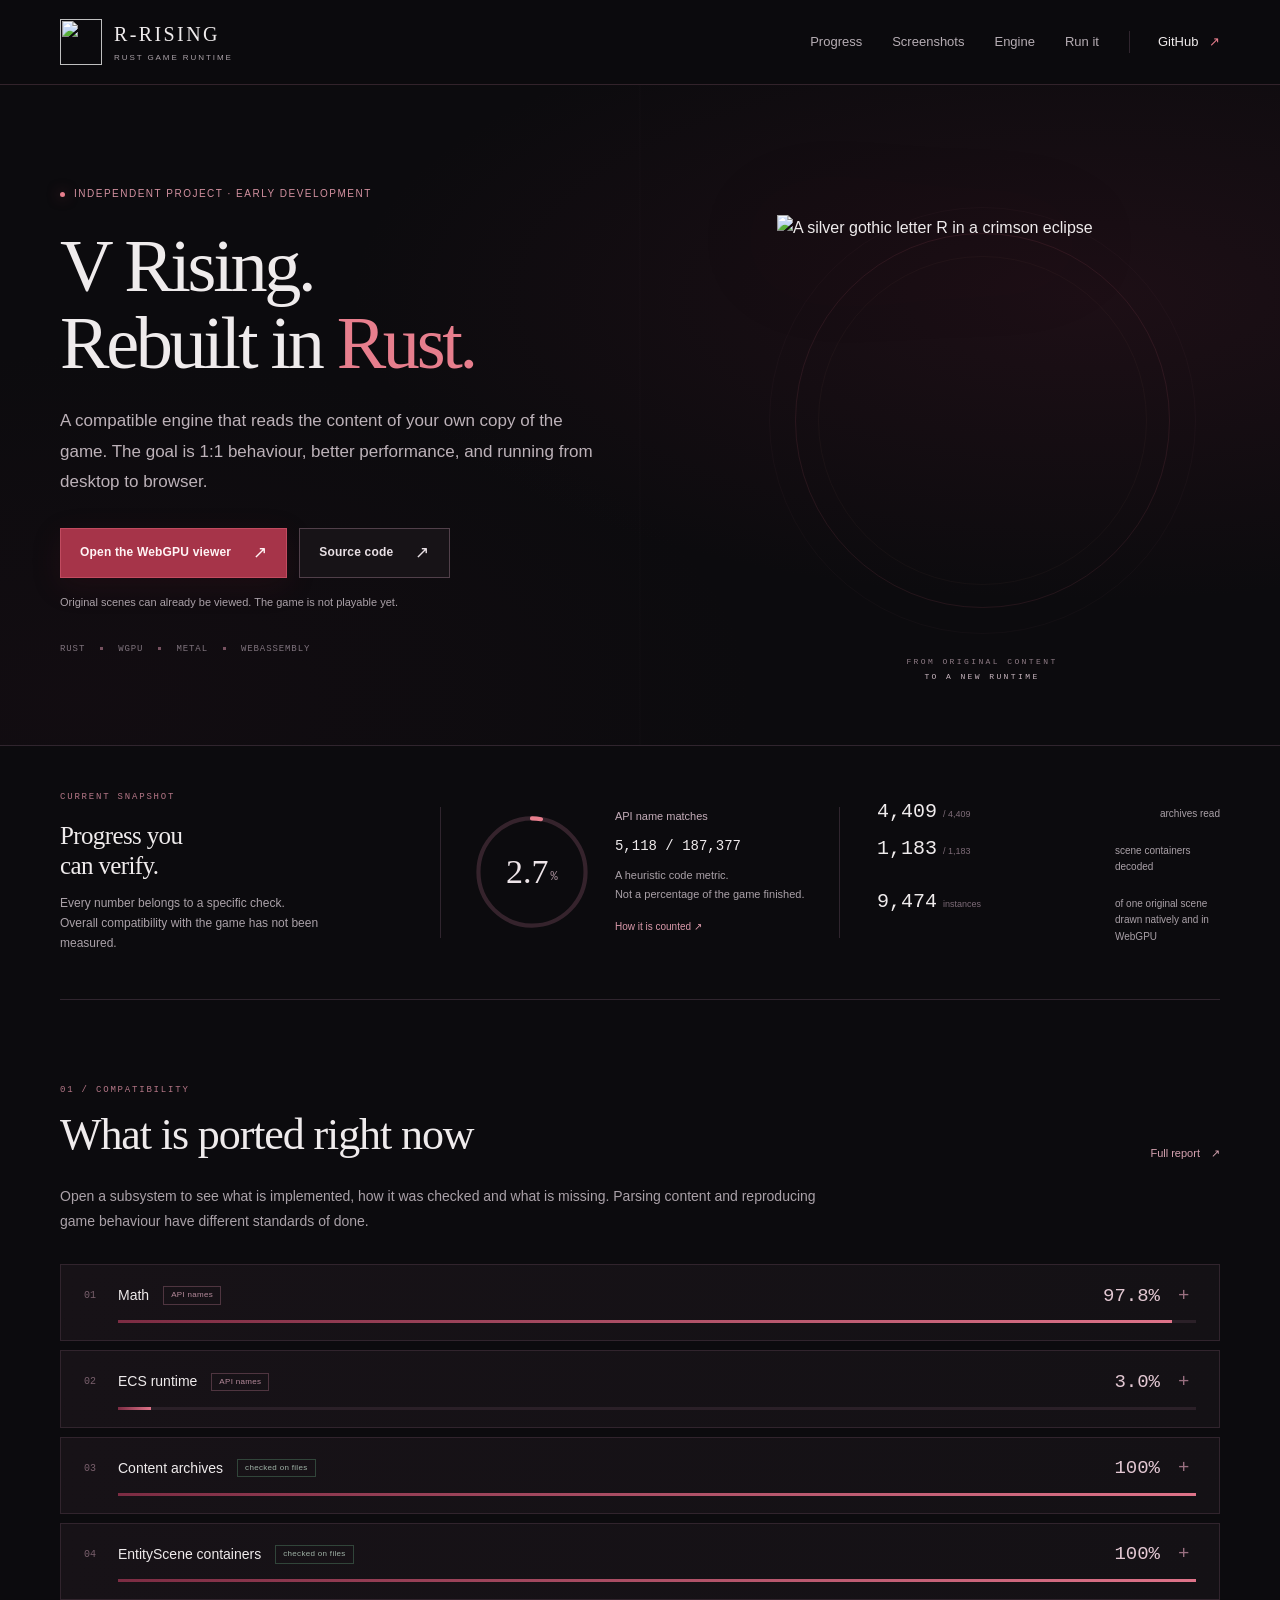
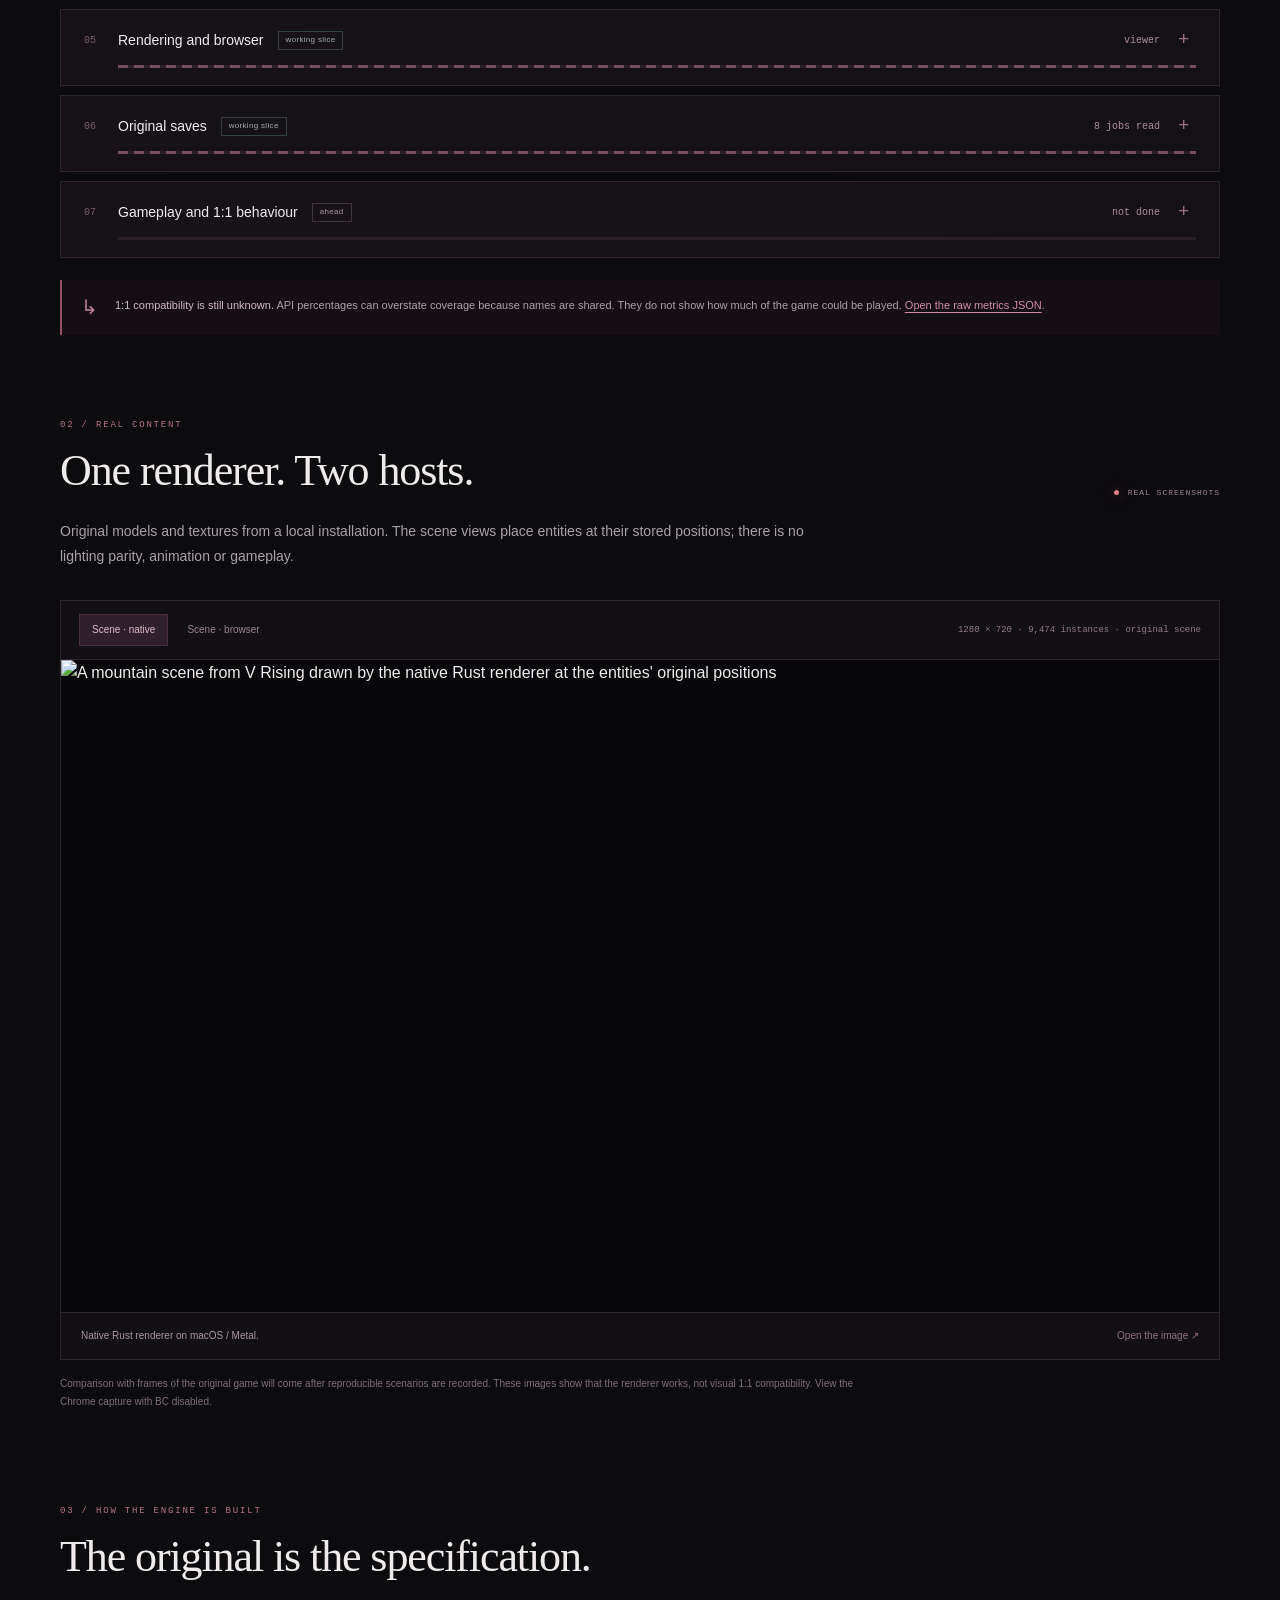
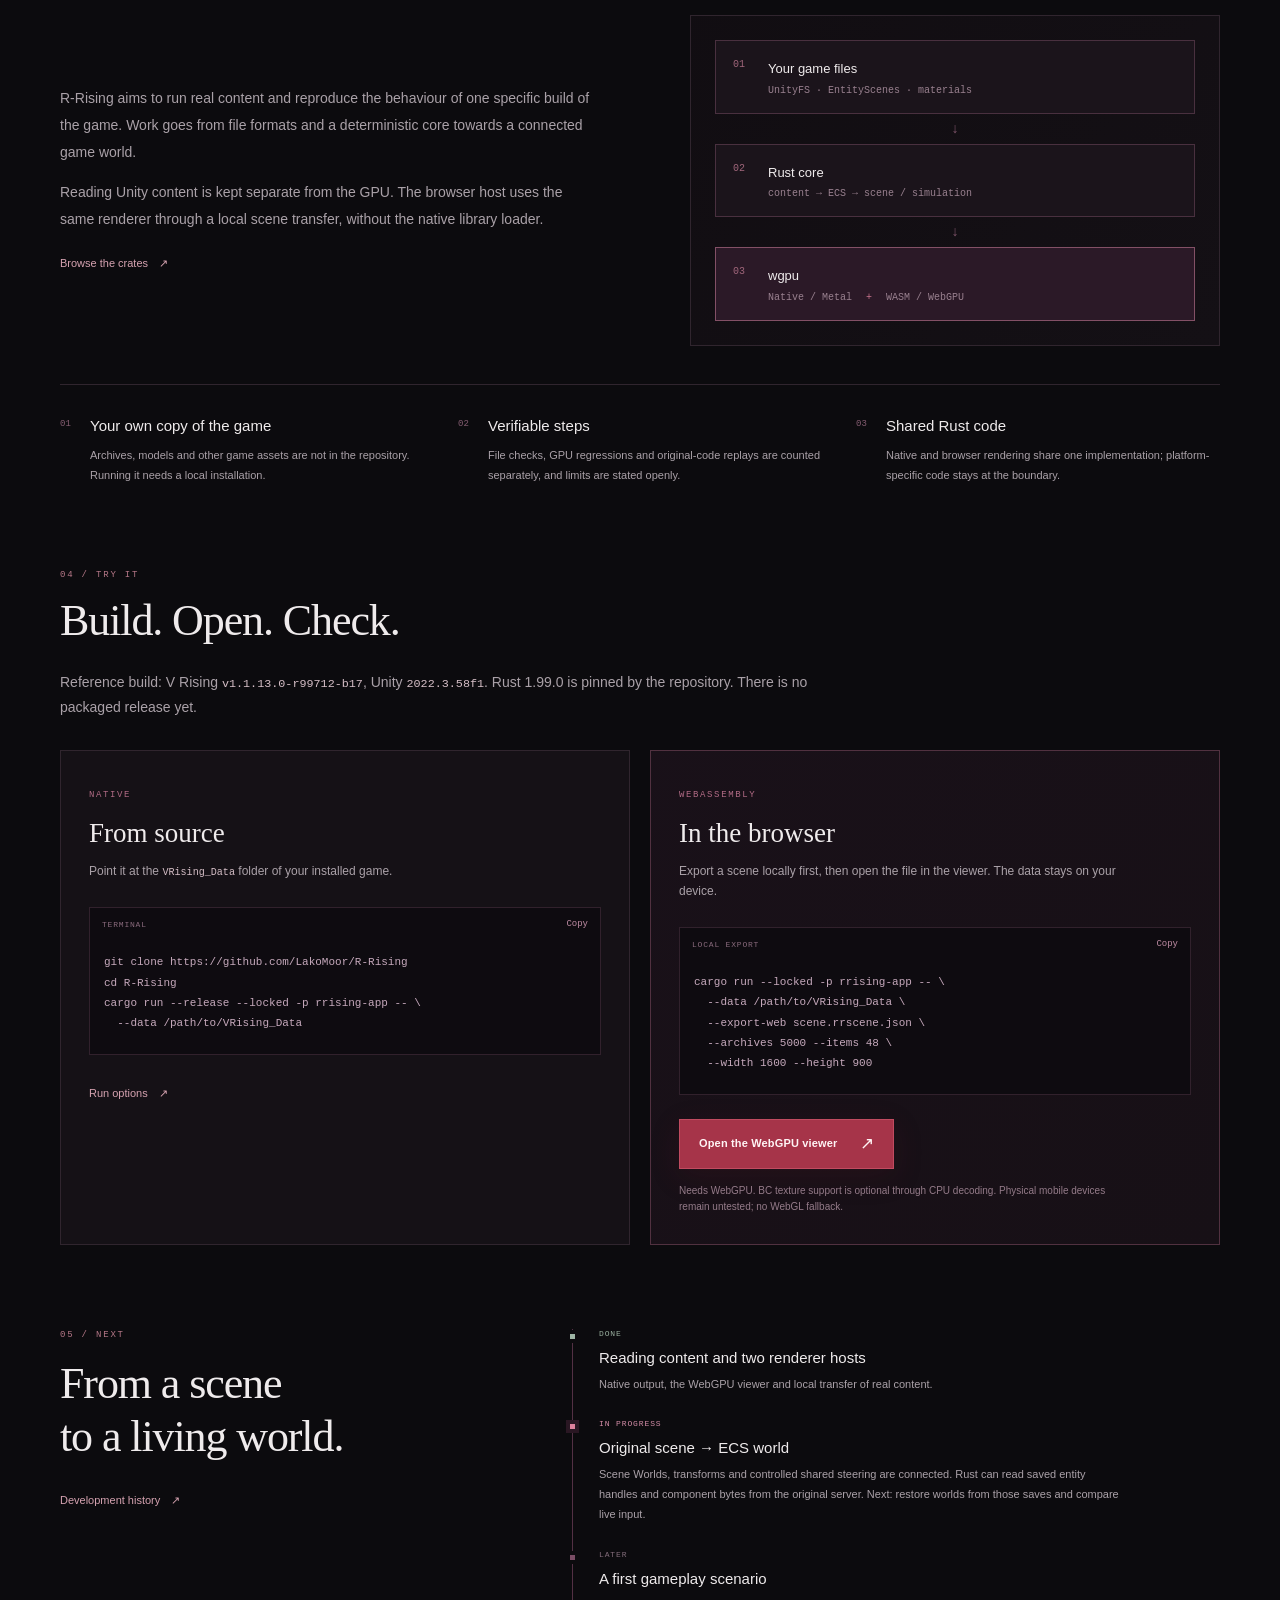
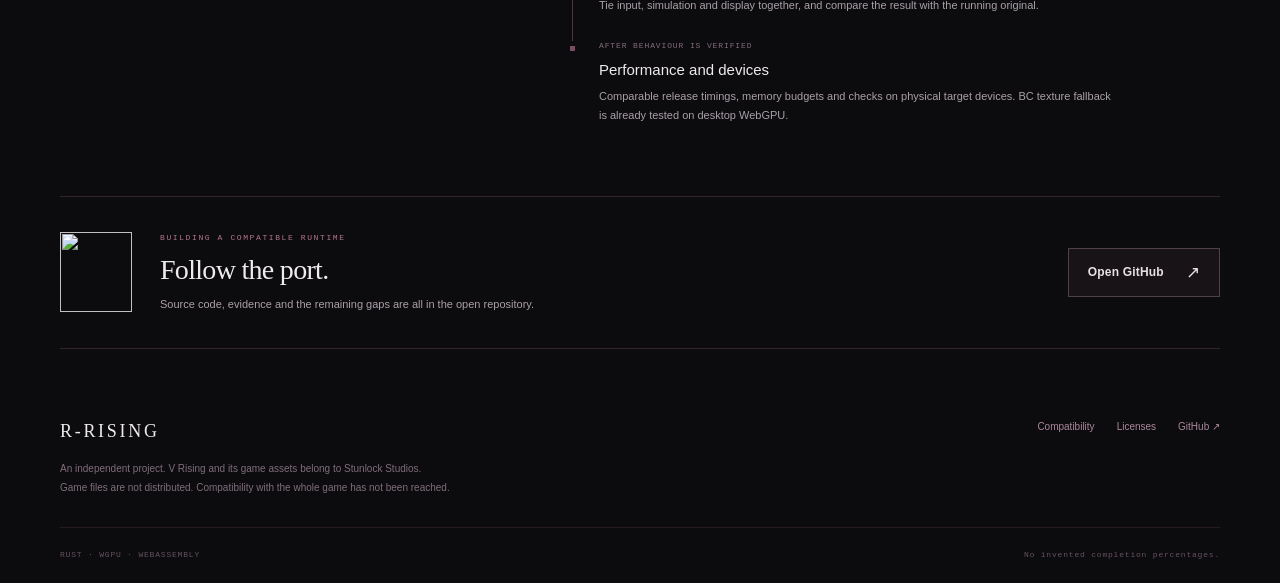
==== site/index.html @ b223fa77 "Preserve original scene enable masks in ECS imports and prefab clones" ====
<!doctype html>
<html lang="en">
<head>
<meta charset="utf-8">
<meta name="viewport" content="width=device-width, initial-scale=1">
<title>R-Rising — V Rising in Rust · porting progress</title>
<meta name="description" content="An independent Rust + wgpu runtime for V Rising. Real game content, native and WebGPU renderers, verifiable progress and openly stated limits.">
<meta name="theme-color" content="#0c0b0e">
<meta property="og:type" content="website">
<meta property="og:title" content="R-Rising — V Rising in Rust">
<meta property="og:description" content="From original content to a compatible engine. Native, WebGPU and verifiable progress.">
<meta property="og:image" content="https://lakomoor.github.io/R-Rising/assets/branding/cover.png">
<meta property="og:url" content="https://lakomoor.github.io/R-Rising/">
<link rel="icon" href="assets/branding/logo.png" type="image/png">
<link rel="stylesheet" href="style.css">
<script src="app.js" defer></script>
</head>
<body>
<a class="skip" href="#progress">Skip to content</a>
<header class="header">
  <div class="wrap header-row">
    <a class="brand" href="#top" aria-label="R-Rising home"><img src="assets/branding/logo.png" alt="" width="42" height="42"><span>R-RISING<small>RUST GAME RUNTIME</small></span></a>
    <button class="menu-toggle" aria-expanded="false" aria-controls="navigation">Menu <span aria-hidden="true">☰</span></button>
    <nav id="navigation" aria-label="Primary"><a href="#progress">Progress</a><a href="#screenshots">Screenshots</a><a href="#architecture">Engine</a><a href="#start">Run it</a><a class="nav-github" href="https://github.com/LakoMoor/R-Rising">GitHub <span aria-hidden="true">↗</span></a></nav>
  </div>
</header>
<main id="top">
  <div class="hero-shell">
    <div class="wrap hero">
      <div class="hero-copy">
        <div class="eyebrow"><span class="status-dot" aria-hidden="true"></span> Independent project · early development</div>
        <h1>V Rising.<br>Rebuilt in <em>Rust.</em></h1>
        <p class="lead">A compatible engine that reads the content of your own copy of the game. The goal is 1:1 behaviour, better performance, and running from desktop to browser.</p>
        <div class="cta"><a class="button primary" href="viewer/">Open the WebGPU viewer <span aria-hidden="true">↗</span></a><a class="button" href="https://github.com/LakoMoor/R-Rising">Source code <span aria-hidden="true">↗</span></a></div>
        <p class="hero-footnote">Original scenes can already be viewed. The game is not playable yet.</p>
        <div class="tech-line"><span>RUST</span><i></i><span>WGPU</span><i></i><span>METAL</span><i></i><span>WEBASSEMBLY</span></div>
      </div>
      <div class="hero-art">
        <div class="orbit" aria-hidden="true"></div>
        <img class="emblem" src="assets/branding/logo.png" alt="A silver gothic letter R in a crimson eclipse" width="1254" height="1254">
        <div class="art-caption"><span>FROM ORIGINAL CONTENT</span><b>TO A NEW RUNTIME</b></div>
      </div>
    </div>
  </div>
  <div class="wrap">
    <section class="overview" aria-labelledby="overview-title">
      <div class="overview-label"><span class="kicker">CURRENT SNAPSHOT</span><h2 id="overview-title">Progress you<br>can verify.</h2><p>Every number belongs to a specific check. Overall compatibility with the game has not been measured.</p></div>
      <div class="coverage-card">
        <div class="ring" aria-hidden="true"><svg viewBox="0 0 120 120"><circle class="ring-track" cx="60" cy="60" r="51"/><circle id="coverage-ring" class="ring-fill" cx="60" cy="60" r="51"/></svg><span id="overall">2.7<small>%</small></span></div>
        <div><span class="metric-label">API name matches</span><strong id="overall-count">5,118 / 187,377</strong><p>A heuristic code metric.<br>Not a percentage of the game finished.</p><a href="https://github.com/LakoMoor/R-Rising/blob/main/tools/port_coverage.py">How it is counted <span aria-hidden="true">↗</span></a></div>
      </div>
      <div class="overview-stats"><div><b>4,409<span>/ 4,409</span></b><p>archives read</p></div><div><b>1,183<span>/ 1,183</span></b><p>scene containers decoded</p></div><div><b>9,474<span>instances</span></b><p>of one original scene drawn natively and in WebGPU</p></div></div>
    </section>
    <section id="progress" class="section" aria-labelledby="progress-title">
      <div class="section-heading"><div><span class="kicker">01 / COMPATIBILITY</span><h2 id="progress-title">What is ported right now</h2></div><a class="text-link" href="https://github.com/LakoMoor/R-Rising/blob/main/docs/COMPATIBILITY.md">Full report <span aria-hidden="true">↗</span></a></div>
      <p class="section-intro">Open a subsystem to see what is implemented, how it was checked and what is missing. Parsing content and reproducing game behaviour have different standards of done.</p>
      <div class="areas">
        <details class="area"><summary><span class="area-name"><span class="area-index">01</span> Math <span class="tag">API names</span></span><span class="area-value" id="math-percent">97.8%</span><span class="expand" aria-hidden="true">+</span><span class="bar"><i id="math-bar" style="width:97.7625%"></i></span></summary><div class="area-detail"><p>Vectors, matrices, quaternions, <code>RigidTransform</code> and <code>half</code>. <span id="math-count">4,850 of 4,961</span> metadata member names are matched to Rust code. 31 original math function bodies are replayed on thousands of inputs; quaternion normalization uses a sqrt helper stub.</p><p><strong>Remaining:</strong> most of the library is not checked against the original runtime, plus exact operation order, SIMD approximations and the remaining overloads. A name match does not prove the same result.</p></div></details>
        <details class="area"><summary><span class="area-name"><span class="area-index">02</span> ECS runtime <span class="tag">API names</span></span><span class="area-value" id="ecs-percent">3.0%</span><span class="expand" aria-hidden="true">+</span><span class="bar"><i id="ecs-bar" style="width:3.0874%"></i></span></summary><div class="area-detail"><p>Entity table with versions, archetype layout, chunk versions and enable masks, create/destroy and simple queries, and a World built from all 1,183 scenes. The metric is refreshed from the repository report: <span id="ecs-count">259 of 8,486</span>.</p><p>A deterministic schedule runs the transform system on all 372 scenes that carry transforms. Its World output can feed the viewer and browser export. Change-version filtering now matches original instructions across counter wrap-around and first updates.</p><p><strong>Remaining:</strong> more systems, shared, managed and chunk components as real values (kept opaque), and a running game loop. <a href="https://github.com/LakoMoor/R-Rising/blob/main/evidence/original_leaf_oracles.md">Read the native replay evidence</a>.</p></div></details>
        <details class="area"><summary><span class="area-name"><span class="area-index">03</span> Content archives <span class="tag measured">checked on files</span></span><span class="area-value">100%</span><span class="expand" aria-hidden="true">+</span><span class="bar"><i style="width:100%"></i></span></summary><div class="area-detail"><p>All 4,409 UnityFS archives of this installation are read. 188,063 objects are indexed: models, textures, materials and other assets.</p><p><strong>Limit:</strong> reading files does not mean every dependency loads correctly or that any game logic runs. No game files are distributed.</p></div></details>
        <details class="area"><summary><span class="area-name"><span class="area-index">04</span> EntityScene containers <span class="tag measured">checked on files</span></span><span class="area-value">100%</span><span class="expand" aria-hidden="true">+</span><span class="bar"><i style="width:100%"></i></span></summary><div class="area-detail"><p>All 1,183 scene containers are decoded: node trees, archetypes, chunks, enable masks, dynamic buffers, shared and managed components, and blob assets. All 1,772 component type hashes are resolved and all 17,579 archetypes (1,385,671 entities) pass layout checks.</p><p><strong>Remaining:</strong> a live ECS world used in a normal game launch. The percentage refers to parsing. Stored transforms: 99.3% of 112,177 recomputed matrices are within 1e-5 of the originals; static entities are not covered.</p></div></details>
        <details class="area"><summary><span class="area-name"><span class="area-index">05</span> Rendering and browser <span class="tag measured">working slice</span></span><span class="area-value status">viewer</span><span class="expand" aria-hidden="true">+</span><span class="bar segment"><i style="width:100%"></i></span></summary><div class="area-detail"><p>One wgpu renderer and WGSL shader serve the native app and WebAssembly. An original scene is drawn at its stored entity positions, natively and in Chrome / WebGPU from a local export.</p><p><strong>Remaining:</strong> lighting parity, HDRP, animation, direct archive import in the browser and physical mobile-device testing. WebGPU is required; BC textures now have a CPU fallback, tested in Chrome with BC disabled.</p></div></details>
        <details class="area"><summary><span class="area-name"><span class="area-index">06</span> Original saves <span class="tag measured">working slice</span></span><span class="area-value status">8 jobs read</span><span class="expand" aria-hidden="true">+</span><span class="bar segment"><i style="width:100%"></i></span></summary><div class="area-detail"><p>The original dedicated server produced six autosaves through CrossOver. Rust reads both retained save containers, their complete headers and all eight serialization jobs. The saves contain 274,238 and 274,236 entity rows. Entity versions match the saved world table, and Rust reads the saved simulation frame. The binding test covers all job entities and 41,205 prefab handles per capture with synthetic live handles. All 23,583 saved prefab GUIDs and linked group sizes also match registrations read from nine original server scenes. A live Rust ECS projection allocates all saved job and prefab handles and projects 263 observed saved component types when using the extended server layout report. The terrain stage places 235,589 MegaStatic instances per autosave and rebinds 471,178 references. It also copies 4.75 million supported root component values from original prefab scenes; a separate clone test covers all 23,583 original prefabs and checks 50,296 in-group reference patches. Scene enable masks now survive import and prefab cloning. Full gameplay remains unverified.</p><p><strong>Remaining:</strong> restore the remaining components and system state, then verify a gameplay replay. <a href="https://github.com/LakoMoor/R-Rising/blob/main/evidence/save_jobs.md">Read the measured save boundary</a>.</p></div></details>
        <details class="area"><summary><span class="area-name"><span class="area-index">07</span> Gameplay and 1:1 behaviour <span class="tag pending">ahead</span></span><span class="area-value status">not done</span><span class="expand" aria-hidden="true">+</span><span class="bar"><i style="width:0%"></i></span></summary><div class="area-detail"><p>Shared steering and waypoint selection each match 4,096 controlled original cases. Steering also runs through the Rust World; five ECS accessors are isolated in its native replay. Combat, building, HUD, physics, audio and networking remain unimplemented. There are no deterministic gameplay scenarios compared against the running original yet.</p><p><strong>Performance:</strong> speed against the original is not measured. Rust-only timings (one Apple M4 run): all scenes into a World 3.4 s, offscreen frame 1.42 ms median. Being faster is a goal, not a result.</p></div></details>
      </div>
      <div class="evidence-note"><span aria-hidden="true">↳</span><p><strong>1:1 compatibility is still unknown.</strong> API percentages can overstate coverage because names are shared. They do not show how much of the game could be played. <a href="progress.json">Open the raw metrics JSON</a>.</p></div>
    </section>
    <section id="screenshots" class="section" aria-labelledby="screenshots-title">
      <div class="section-heading"><div><span class="kicker">02 / REAL CONTENT</span><h2 id="screenshots-title">One renderer. Two hosts.</h2></div><span class="live-label"><span class="status-dot"></span> REAL SCREENSHOTS</span></div>
      <p class="section-intro">Original models and textures from a local installation. The scene views place entities at their stored positions; there is no lighting parity, animation or gameplay.</p>
      <div class="screenshot-panel">
        <div class="screenshot-toolbar"><div class="tabs" role="tablist" aria-label="Rendering host"><button id="tab-native" class="tab active" role="tab" aria-selected="true" aria-controls="screenshot-stage" data-shot="native">Scene · native</button><button id="tab-browser" class="tab" role="tab" aria-selected="false" aria-controls="screenshot-stage" data-shot="browser" tabindex="-1">Scene · browser</button></div><span id="shot-detail">1280 × 720 · 9,474 instances · original scene</span></div>
        <figure id="screenshot-stage" role="tabpanel" aria-labelledby="tab-native"><a id="shot-link" href="assets/screenshots/native-original-scene.png" target="_blank" rel="noopener"><img id="shot-image" src="assets/screenshots/native-original-scene.png" alt="A mountain scene from V Rising drawn by the native Rust renderer at the entities' original positions" width="1600" height="900"></a><figcaption><span id="shot-caption">Native Rust renderer on macOS / Metal.</span><span>Open the image <span aria-hidden="true">↗</span></span></figcaption></figure>
      </div>
      <p class="quiet-note">Comparison with frames of the original game will come after reproducible scenarios are recorded. These images show that the renderer works, not visual 1:1 compatibility. <a href="assets/screenshots/browser-bc-fallback.png">View the Chrome capture with BC disabled</a>.</p>
    </section>
    <section id="architecture" class="section" aria-labelledby="architecture-title">
      <div class="section-heading"><div><span class="kicker">03 / HOW THE ENGINE IS BUILT</span><h2 id="architecture-title">The original is the specification.</h2></div></div>
      <div class="architecture-grid"><div class="architecture-copy"><p>R-Rising aims to run real content and reproduce the behaviour of one specific build of the game. Work goes from file formats and a deterministic core towards a connected game world.</p><p>Reading Unity content is kept separate from the GPU. The browser host uses the same renderer through a local scene transfer, without the native library loader.</p><a class="text-link" href="https://github.com/LakoMoor/R-Rising/tree/main/crates">Browse the crates <span aria-hidden="true">↗</span></a></div><div class="pipeline"><div><span>01</span><b>Your game files</b><small>UnityFS · EntityScenes · materials</small></div><i aria-hidden="true">↓</i><div><span>02</span><b>Rust core</b><small>content → ECS → scene / simulation</small></div><i aria-hidden="true">↓</i><div class="pipeline-targets"><span>03</span><b>wgpu</b><small>Native / Metal <em>+</em> WASM / WebGPU</small></div></div></div>
      <div class="principles"><div><span class="mini-index">01</span><h3>Your own copy of the game</h3><p>Archives, models and other game assets are not in the repository. Running it needs a local installation.</p></div><div><span class="mini-index">02</span><h3>Verifiable steps</h3><p>File checks, GPU regressions and original-code replays are counted separately, and limits are stated openly.</p></div><div><span class="mini-index">03</span><h3>Shared Rust code</h3><p>Native and browser rendering share one implementation; platform-specific code stays at the boundary.</p></div></div>
    </section>
    <section id="start" class="section" aria-labelledby="start-title">
      <div class="section-heading"><div><span class="kicker">04 / TRY IT</span><h2 id="start-title">Build. Open. Check.</h2></div></div>
      <p class="section-intro">Reference build: V Rising <code>v1.1.13.0-r99712-b17</code>, Unity <code>2022.3.58f1</code>. Rust 1.99.0 is pinned by the repository. There is no packaged release yet.</p>
      <div class="start-grid"><article class="start-card"><span class="card-kicker">NATIVE</span><h3>From source</h3><p>Point it at the <code>VRising_Data</code> folder of your installed game.</p><div class="code-header"><span>TERMINAL</span><button class="copy" data-copy="native-code" aria-label="Copy the native build commands">Copy</button></div><pre id="native-code"><code>git clone https://github.com/LakoMoor/R-Rising
cd R-Rising
cargo run --release --locked -p rrising-app -- \
  --data /path/to/VRising_Data</code></pre><a class="text-link" href="https://github.com/LakoMoor/R-Rising#native-build">Run options <span aria-hidden="true">↗</span></a></article><article class="start-card browser-start"><span class="card-kicker">WEBASSEMBLY</span><h3>In the browser</h3><p>Export a scene locally first, then open the file in the viewer. The data stays on your device.</p><div class="code-header"><span>LOCAL EXPORT</span><button class="copy" data-copy="web-code" aria-label="Copy the scene export command">Copy</button></div><pre id="web-code"><code>cargo run --locked -p rrising-app -- \
  --data /path/to/VRising_Data \
  --export-web scene.rrscene.json \
  --archives 5000 --items 48 \
  --width 1600 --height 900</code></pre><a class="button primary" href="viewer/">Open the WebGPU viewer <span aria-hidden="true">↗</span></a><p class="requirements">Needs WebGPU. BC texture support is optional through CPU decoding. Physical mobile devices remain untested; no WebGL fallback.</p></article></div>
    </section>
    <section id="roadmap" class="section roadmap" aria-labelledby="roadmap-title"><div><span class="kicker">05 / NEXT</span><h2 id="roadmap-title">From a scene<br> to a living world.</h2><a class="text-link" href="https://github.com/LakoMoor/R-Rising/commits/main/">Development history <span aria-hidden="true">↗</span></a></div><ol><li><span class="roadmap-status done">DONE</span><h3>Reading content and two renderer hosts</h3><p>Native output, the WebGPU viewer and local transfer of real content.</p></li><li><span class="roadmap-status current">IN PROGRESS</span><h3>Original scene → ECS world</h3><p>Scene Worlds, transforms and controlled shared steering are connected. Rust can read saved entity handles and component bytes from the original server. Next: restore worlds from those saves and compare live input.</p></li><li><span class="roadmap-status">LATER</span><h3>A first gameplay scenario</h3><p>Tie input, simulation and display together, and compare the result with the running original.</p></li><li><span class="roadmap-status">AFTER BEHAVIOUR IS VERIFIED</span><h3>Performance and devices</h3><p>Comparable release timings, memory budgets and checks on physical target devices. BC texture fallback is already tested on desktop WebGPU.</p></li></ol></section>
    <section class="contribute"><img src="assets/branding/logo.png" alt="" width="72" height="72" loading="lazy"><div><span class="kicker">BUILDING A COMPATIBLE RUNTIME</span><h2>Follow the port.</h2><p>Source code, evidence and the remaining gaps are all in the open repository.</p></div><a class="button" href="https://github.com/LakoMoor/R-Rising">Open GitHub <span aria-hidden="true">↗</span></a></section>
  </div>
</main>
<footer><div class="wrap footer-row"><div><a class="footer-brand" href="#top">R-RISING</a><p>An independent project. V Rising and its game assets belong to Stunlock Studios.<br>Game files are not distributed. Compatibility with the whole game has not been reached.</p></div><div class="footer-links"><a href="https://github.com/LakoMoor/R-Rising/blob/main/docs/COMPATIBILITY.md">Compatibility</a><a href="https://github.com/LakoMoor/R-Rising/blob/main/THIRD_PARTY.md">Licenses</a><a href="https://github.com/LakoMoor/R-Rising">GitHub ↗</a></div></div><div class="wrap footer-bottom"><span>RUST · WGPU · WEBASSEMBLY</span><span>No invented completion percentages.</span></div></footer>
<div id="announcement" class="sr-only" role="status" aria-live="polite"></div>
</body>
</html>
---- site/style.css ----
:root{--bg:#0c0b0e;--panel:#141216;--panel2:#19151b;--text:#efebec;--muted:#aaa1a8;--line:#30252e;--red:#b4384e;--light-red:#e77e8d;--gold:#c4a087;--green:#9fbaa8;--mono:ui-monospace,SFMono-Regular,Consolas,monospace;--sans:Inter,-apple-system,BlinkMacSystemFont,"Segoe UI",sans-serif}*{box-sizing:border-box}html{scroll-behavior:smooth;scroll-padding-top:95px}body{margin:0;background:var(--bg);color:var(--text);font:16px/1.65 var(--sans);-webkit-font-smoothing:antialiased}a{color:inherit;text-decoration:none}button{font:inherit}a,button,summary{-webkit-tap-highlight-color:transparent}a:focus-visible,button:focus-visible,summary:focus-visible{outline:2px solid var(--light-red);outline-offset:5px}a:hover{color:#fff}img{max-width:100%;display:block}h1,h2,h3,p{margin-top:0}h2{font-family:Georgia,"Times New Roman",serif;font-weight:400;letter-spacing:-.025em;font-size:clamp(30px,3.6vw,44px);line-height:1.2}h3{font-size:20px;line-height:1.4}p{color:var(--muted)}code,pre{font-family:var(--mono)}code{font-size:.84em}p code{color:#d5bec6;overflow-wrap:anywhere}.wrap{width:min(1160px,calc(100% - 64px));margin-inline:auto}.skip{position:fixed;top:-100px;left:20px;padding:10px;background:var(--red);z-index:100}.skip:focus{top:10px}.header{position:sticky;top:0;z-index:30;border-bottom:1px solid #32232b;background:#0c0b0eeb;backdrop-filter:blur(16px)}.header-row{display:flex;align-items:center;justify-content:space-between;height:84px;gap:30px}.brand{display:flex;align-items:center;gap:12px;font-family:Georgia,serif;letter-spacing:.12em;font-size:20px;line-height:1.2;flex-shrink:0}.brand img{width:42px;height:46px;object-fit:contain}.brand small{font-family:var(--sans);font-size:8px;letter-spacing:.24em;display:block;color:var(--muted);margin-top:7px}nav{display:flex;align-items:center;gap:30px;font-size:13px;color:#b6adb4}.nav-github{color:var(--text);border-left:1px solid var(--line);padding-left:28px}.nav-github span{color:var(--light-red);margin-left:7px}.menu-toggle{display:none}.hero-shell{position:relative;overflow:hidden;border-bottom:1px solid var(--line);background:radial-gradient(ellipse at 85% 32%,#561c303b,transparent 48%),radial-gradient(ellipse at 6% 93%,#3b162721,transparent 40%)}.hero-shell:before{content:"";position:absolute;inset:0;pointer-events:none;background:linear-gradient(90deg,transparent 49.95%,#c5a5b00a 50%,transparent 50.05%)}.hero{display:grid;grid-template-columns:1.15fr .85fr;align-items:center;min-height:660px;gap:40px;padding-block:78px 68px}.eyebrow{font-size:10px;letter-spacing:.15em;text-transform:uppercase;color:#d391a0;display:flex;align-items:center;gap:9px;margin-bottom:25px}.status-dot{width:5px;height:5px;display:inline-block;flex-shrink:0;border-radius:50%;background:var(--light-red);box-shadow:0 0 13px #ce55678a}h1{font:400 clamp(46px,5.8vw,78px)/1.04 Georgia,"Times New Roman",serif;letter-spacing:-.045em;margin-bottom:24px}h1 em{font-style:normal;color:var(--light-red)}.lead{font-size:17px;line-height:1.8;max-width:550px;color:#bdb2b9;margin-bottom:30px}.cta{display:flex;flex-wrap:wrap;gap:12px}.button{display:inline-flex;justify-content:center;align-items:center;gap:22px;min-height:48px;padding:12px 19px;border:1px solid #51404a;background:#171317;color:#e9e0e5;font-size:12px;line-height:1.4;font-weight:600;letter-spacing:.015em;transition:background .2s,border-color .2s}.button span{font-size:17px;font-weight:400}.button:hover{background:#211921;border-color:#b36073}.button.primary{background:#a63449;border-color:#c14b60;color:#fff4f5;box-shadow:0 8px 30px #6c1a2928}.button.primary:hover{background:#bb3d53}.hero-footnote{font-size:11px;margin:15px 0 33px;max-width:460px}.tech-line{display:flex;gap:15px;align-items:center;font:9px var(--mono);letter-spacing:.1em;color:#7f737d}.tech-line i{width:3px;height:3px;background:#76515f}.hero-art{position:relative;display:grid;place-items:center;align-self:stretch;min-height:440px}.emblem{position:relative;width:410px;height:auto;filter:drop-shadow(0 15px 60px #8f203d40);z-index:2;object-fit:contain}.orbit{position:absolute;width:375px;height:375px;border:1px solid #8e46572e;border-radius:50%}.orbit:before,.orbit:after{content:"";position:absolute;inset:22px;border:1px solid #88605d12;border-radius:50%}.orbit:after{inset:-27px;border-color:#9863700e}.art-caption{position:absolute;bottom:-7px;text-align:center;line-height:1.8}.art-caption span,.art-caption b{display:block;font:8px/1.8 var(--mono);letter-spacing:.3em;color:#907d87}.art-caption b{color:#c9b7c0;font-weight:400}.overview{display:grid;grid-template-columns:1fr 1.15fr 1fr;gap:32px;padding-block:45px;border-bottom:1px solid var(--line);align-items:center}.kicker{display:block;color:#b57787;font:9px/1.5 var(--mono);letter-spacing:.2em;margin-bottom:16px}.overview-label h2{font-size:25px;margin-bottom:12px}.overview-label p{font-size:12px;line-height:1.7;margin:0;max-width:260px}.coverage-card{display:flex;align-items:center;gap:20px;border-inline:1px solid var(--line);padding-inline:28px}.ring{width:126px;height:126px;position:relative;flex-shrink:0}.ring svg{width:100%;height:100%;transform:rotate(-90deg)}.ring circle{fill:none;stroke-width:4}.ring-track{stroke:#35232c}.ring-fill{stroke:var(--light-red);stroke-linecap:round;stroke-dasharray:320.442;stroke-dashoffset:311.83;transition:stroke-dashoffset .8s}.ring>span{position:absolute;inset:0;display:flex;align-items:center;justify-content:center;font:34px Georgia,serif;color:#eee5e9}.ring small{font:12px var(--mono);color:#a78d99;margin:10px 0 0 2px}.metric-label{display:block;color:#c5adb9;font-size:11px;margin-bottom:7px}.coverage-card strong{font:14px var(--mono)}.coverage-card p{font-size:11px;line-height:1.7;margin:8px 0}.coverage-card a{font-size:10px;color:#db9aab}.overview-stats{display:grid;gap:14px;padding-left:5px}.overview-stats>div{display:flex;align-items:baseline;justify-content:space-between;gap:10px}.overview-stats b{font:20px var(--mono);white-space:nowrap}.overview-stats b span{color:#7e6c78;font:9px var(--sans);margin-left:6px}.overview-stats p{font-size:10px;margin:0;max-width:105px}.section{padding-top:84px}.section-heading{display:flex;align-items:end;justify-content:space-between;gap:30px;margin-bottom:22px}.section-heading h2{margin:0}.section-heading .kicker{margin-bottom:12px}.section-intro{max-width:760px;font-size:14px;margin:0 0 30px;line-height:1.8}.text-link{font-size:11px;color:#d6a3b1;white-space:nowrap}.text-link span{margin-left:8px}.text-link:hover{color:#f2cbd6}.areas{display:grid;gap:9px}.area{border:1px solid #31242d;background:linear-gradient(100deg,#171217,#141115);transition:border-color .2s}.area[open]{border-color:#684251}.area summary{list-style:none;cursor:pointer;display:grid;grid-template-columns:1fr auto 18px;gap:13px 18px;align-items:center;padding:19px 23px 17px}.area summary::-webkit-details-marker{display:none}.area-name{display:flex;align-items:center;gap:14px;font-size:14px;font-weight:500;flex-wrap:wrap}.area-index{font:10px var(--mono);color:#795f6c;min-width:20px}.tag{border:1px solid #4f3540;color:#b58a9b;font-size:8px;letter-spacing:.04em;padding:2px 7px;line-height:1.6;font-weight:400}.tag.measured{color:#9fb2a6;border-color:#31453a}.tag.pending{color:#a99ba4;border-color:#40343d}.area-value{font:19px var(--mono);color:#e2c7d2}.area-value.status{font:10px var(--mono);color:#ac8e9e}.expand{font:19px var(--mono);color:#996f80;transition:transform .2s}.area[open] .expand{transform:rotate(45deg)}.bar{grid-column:1/-1;height:3px;background:#2b2028;display:block;overflow:hidden;margin-left:34px}.bar i{display:block;height:100%;background:linear-gradient(90deg,#7c2c43,#de7389);transition:width .8s}.bar.segment i{background:repeating-linear-gradient(90deg,#76505f 0 10px,transparent 10px 16px)}.area-detail{border-top:1px solid #382631;margin:0 23px 0 57px;padding:18px 0 10px;max-width:920px}.area-detail p{font-size:12px;margin-bottom:12px;line-height:1.85}.area-detail strong{color:#cbb5c1;font-weight:500}.evidence-note{display:flex;align-items:flex-start;gap:17px;border-left:2px solid #915064;background:#2517225c;margin-top:22px;padding:15px 19px}.evidence-note>span{color:#bd7c91;font:20px var(--mono)}.evidence-note p{font-size:11px;line-height:1.85;margin:0}.evidence-note strong{font-weight:500;color:#cfb9c4}.evidence-note a{color:#d28c9f;text-decoration:underline;text-underline-offset:3px}.live-label{display:flex;align-items:center;gap:9px;color:#9f8794;font:8px var(--mono);letter-spacing:.12em;white-space:nowrap}.screenshot-panel{background:#121015;border:1px solid var(--line)}.screenshot-toolbar{display:flex;align-items:center;justify-content:space-between;gap:20px;padding:13px 18px;border-bottom:1px solid var(--line)}.tabs{display:flex;gap:6px}.tab{border:1px solid transparent;background:none;color:#998591;padding:7px 12px;font-size:10px;cursor:pointer}.tab:hover{color:#e0c4d1}.tab.active{background:#30202c;border-color:#4a303f;color:#dfbbc9}#shot-detail{font:9px var(--mono);color:#927a88}figure{margin:0}figure>a{display:block;background:#08070a;min-height:250px}figure img{width:100%;height:auto;aspect-ratio:16/9;object-fit:contain}figcaption{display:flex;justify-content:space-between;gap:25px;padding:15px 20px;color:#a997a3;font-size:10px;border-top:1px solid var(--line)}figcaption>span+span{color:#916f80}.quiet-note{color:#806f7c;font-size:10px;max-width:800px;margin-top:15px;line-height:1.8}.architecture-grid{display:grid;grid-template-columns:1fr 1fr;gap:100px;align-items:center;padding-top:10px}.architecture-copy p{font-size:14px;line-height:1.9}.architecture-copy .text-link{display:inline-block;margin-top:8px}.pipeline{padding:24px;background:linear-gradient(130deg,#26162133,#141015);border:1px solid var(--line)}.pipeline>div{position:relative;padding:17px 18px 17px 52px;border:1px solid #49303f;background:#1b141b}.pipeline div>span{position:absolute;left:17px;top:18px;color:#9f657a;font:10px var(--mono)}.pipeline b{display:block;font-size:13px;font-weight:500}.pipeline small{display:block;font:10px var(--mono);color:#99808f;margin-top:5px}.pipeline small em{font-style:normal;color:#c5728c;margin-inline:8px}.pipeline>i{display:block;text-align:center;color:#80566c;font:14px/30px var(--mono)}.pipeline .pipeline-targets{border-color:#835066;background:#2b1927}.principles{display:grid;grid-template-columns:repeat(3,1fr);gap:34px;margin-top:38px;padding-top:30px;border-top:1px solid var(--line)}.principles>div{position:relative;padding-left:30px}.mini-index{position:absolute;top:4px;left:0;color:#855d71;font:9px var(--mono)}.principles h3{font-size:15px;font-weight:500;margin-bottom:9px}.principles p{font-size:11px;line-height:1.85;margin:0}.start-grid{display:grid;grid-template-columns:1fr 1fr;gap:20px}.start-card{padding:28px;background:#151116;border:1px solid var(--line);min-width:0}.start-card.browser-start{background:linear-gradient(130deg,#28172577,#171016);border-color:#513140}.card-kicker{font:9px var(--mono);letter-spacing:.18em;color:#b16b85}.start-card h3{font:27px Georgia,serif;margin:13px 0}.start-card>p{font-size:12px;max-width:440px}.code-header{display:flex;align-items:center;justify-content:space-between;background:#0e0b10;border:1px solid #31212c;border-bottom:0;margin-top:25px;padding:9px 12px;font:8px var(--mono);color:#896a7c;letter-spacing:.1em}.copy{font-size:9px;background:none;border:0;cursor:pointer;color:#be8ba3;padding:2px 0}.copy:hover{color:#fff}pre{font-size:11px;background:#0e0b10;border:1px solid #31212c;border-top:0;margin:0 0 24px;padding:12px 14px 20px;overflow-x:auto;line-height:1.85;color:#c6a9bc;white-space:pre}pre code{font:inherit}.start-card .button{font-size:11px}.start-card .requirements{font-size:10px;color:#947b89;margin:14px 0 0}.roadmap{display:grid;grid-template-columns:1fr 1.5fr;gap:80px;padding-bottom:70px}.roadmap h2{margin-bottom:22px}.roadmap ol{list-style:none;padding:0;margin:0}.roadmap li{padding:0 0 25px 26px;border-left:1px solid #533044;position:relative}.roadmap li:before{content:"";position:absolute;width:5px;height:5px;background:#7a4d65;top:5px;left:-3px;box-shadow:0 0 0 4px #0c0b0e}.roadmap li:first-child:before{background:#9db4a4}.roadmap li:nth-child(2):before{background:#dd819d;box-shadow:0 0 0 4px #2a1723}.roadmap li:last-child{border-color:transparent;padding-bottom:0}.roadmap-status{font:8px var(--mono);letter-spacing:.11em;color:#846d7b;display:block;margin-bottom:9px}.roadmap-status.done{color:#9ab09f}.roadmap-status.current{color:#d58da8}.roadmap h3{font-size:15px;font-weight:500;margin:0 0 7px}.roadmap li p{font-size:11px;line-height:1.8;max-width:520px;margin:0}.contribute{border-block:1px solid var(--line);display:flex;gap:28px;align-items:center;padding:35px 0}.contribute img{width:72px;height:80px;object-fit:contain}.contribute h2{font-size:28px;margin-bottom:8px}.contribute .kicker{font-size:8px;margin-bottom:9px}.contribute p{font-size:11px;margin:0}.contribute .button{margin-left:auto;flex-shrink:0}footer{margin-top:70px;padding-bottom:25px}.footer-row{display:flex;justify-content:space-between;gap:40px}.footer-brand{font:18px Georgia,serif;letter-spacing:.15em}.footer-row p{font-size:10px;color:#806e7b;margin-top:14px;line-height:1.9}.footer-links{display:flex;gap:22px;align-items:flex-start;font-size:10px;color:#ac899d}.footer-bottom{display:flex;justify-content:space-between;margin-top:20px;padding-top:22px;border-top:1px solid #251b24;color:#665360;font:8px var(--mono);letter-spacing:.1em}.sr-only{position:absolute;width:1px;height:1px;padding:0;margin:-1px;overflow:hidden;clip:rect(0,0,0,0);white-space:nowrap;border:0}@media(min-width:1500px){.hero{min-height:700px}}@media(max-width:1050px){.overview{grid-template-columns:1fr 1.3fr;gap:25px}.overview-stats{grid-column:1/-1;grid-template-columns:repeat(3,1fr);border-top:1px solid var(--line);padding-top:20px;padding-left:0}.overview-stats>div{justify-content:flex-start;gap:20px}.coverage-card{border-right:0;padding-right:0}.hero{gap:5px}.emblem{width:350px}.orbit{width:310px;height:310px}nav{gap:19px}.architecture-grid{gap:45px}}@media(max-width:760px){.wrap{width:calc(100% - 38px)}.header-row{height:70px}.brand{font-size:17px}.brand img{width:33px;height:39px}.brand small{font-size:6px}.menu-toggle{display:flex;align-items:center;gap:10px;color:#b294a5;border:1px solid #49323f;background:#171016;padding:7px 10px;font-size:10px;cursor:pointer}.header-row{position:relative}nav{display:none;position:absolute;top:69px;left:-19px;right:-19px;padding:20px;background:#151016;border-bottom:1px solid #4f2f42;flex-wrap:wrap;gap:20px;font-size:12px}nav.open{display:flex}.nav-github{border:0;padding:0}.hero{grid-template-columns:1fr;min-height:0;padding-block:45px 38px;gap:0}.hero-copy{z-index:2}.hero-art{grid-row:1;position:absolute;right:-83px;top:20px;opacity:.23;min-height:0;width:330px;height:370px;pointer-events:none}.hero-copy{max-width:570px}.hero .eyebrow{font-size:8px;letter-spacing:.1em}.emblem{width:330px}.orbit{display:none}.art-caption{display:none}h1{font-size:clamp(48px,11vw,70px);max-width:410px}.lead{font-size:15px;max-width:480px}.hero-footnote{font-size:10px}.tech-line{font-size:8px;gap:11px}.overview{padding-block:28px;gap:26px;grid-template-columns:1fr}.overview-label{display:none}.coverage-card{border:0;padding:0;justify-content:flex-start;gap:22px}.ring{width:112px;height:112px}.overview-stats{grid-template-columns:repeat(3,1fr);gap:10px;padding-top:18px}.overview-stats>div{display:block}.overview-stats b{font-size:18px}.overview-stats b span{display:block;margin:2px 0 0;font-size:8px}.overview-stats p{font-size:9px;margin-top:7px;max-width:none}.section{padding-top:58px}.section-heading{align-items:flex-start;gap:20px}.section-heading .text-link{margin-top:25px;font-size:9px}.section-heading h2{font-size:29px}.section-intro{font-size:12px;line-height:1.85}.kicker{font-size:8px}.area summary{padding:17px 13px;gap:11px 9px;grid-template-columns:1fr auto 12px}.area-name{gap:8px;font-size:12px}.area-index{font-size:8px;min-width:15px}.tag{font-size:7px}.area-value{font-size:16px}.area-value.status{font-size:8px}.bar{margin-left:23px}.area-detail{margin-inline:36px 13px}.area-detail p{font-size:11px}.evidence-note{padding:12px;gap:10px}.evidence-note p{font-size:10px}.live-label{display:none}.screenshot-toolbar{padding:10px;gap:8px;flex-wrap:wrap}.tab{font-size:9px;padding:7px 9px}#shot-detail{font-size:8px;padding-inline:8px}figure>a{min-height:0}figcaption{padding:12px;gap:12px;font-size:9px}figcaption>span+span{display:none}.quiet-note{font-size:9px}.architecture-grid{grid-template-columns:1fr;gap:22px;padding-top:0}.architecture-copy p{font-size:12px}.pipeline{padding:17px}.principles{grid-template-columns:1fr;gap:23px;margin-top:25px;padding-top:25px}.principles h3{font-size:14px}.principles p{font-size:11px}.start-grid{grid-template-columns:1fr;gap:16px}.start-card{padding:23px 20px}.start-card h3{font-size:25px}pre{font-size:10px}.roadmap{grid-template-columns:1fr;gap:30px;padding-bottom:45px}.roadmap h2 br{display:none}.roadmap h2{margin-bottom:15px}.contribute{align-items:flex-start;flex-wrap:wrap;gap:18px;padding-block:28px}.contribute img{width:45px;height:54px}.contribute>div{width:calc(100% - 63px)}.contribute h2{font-size:24px}.contribute .kicker{font-size:6px}.contribute p{font-size:10px}.contribute .button{margin-left:63px}footer{margin-top:45px}.footer-row{flex-direction:column;gap:14px}.footer-links{gap:25px}.footer-bottom{gap:18px;font-size:6px;line-height:1.8}.footer-bottom>span+span{text-align:right}}@media(prefers-reduced-motion:reduce){html{scroll-behavior:auto}*,*:before,*:after{transition:none!important}}
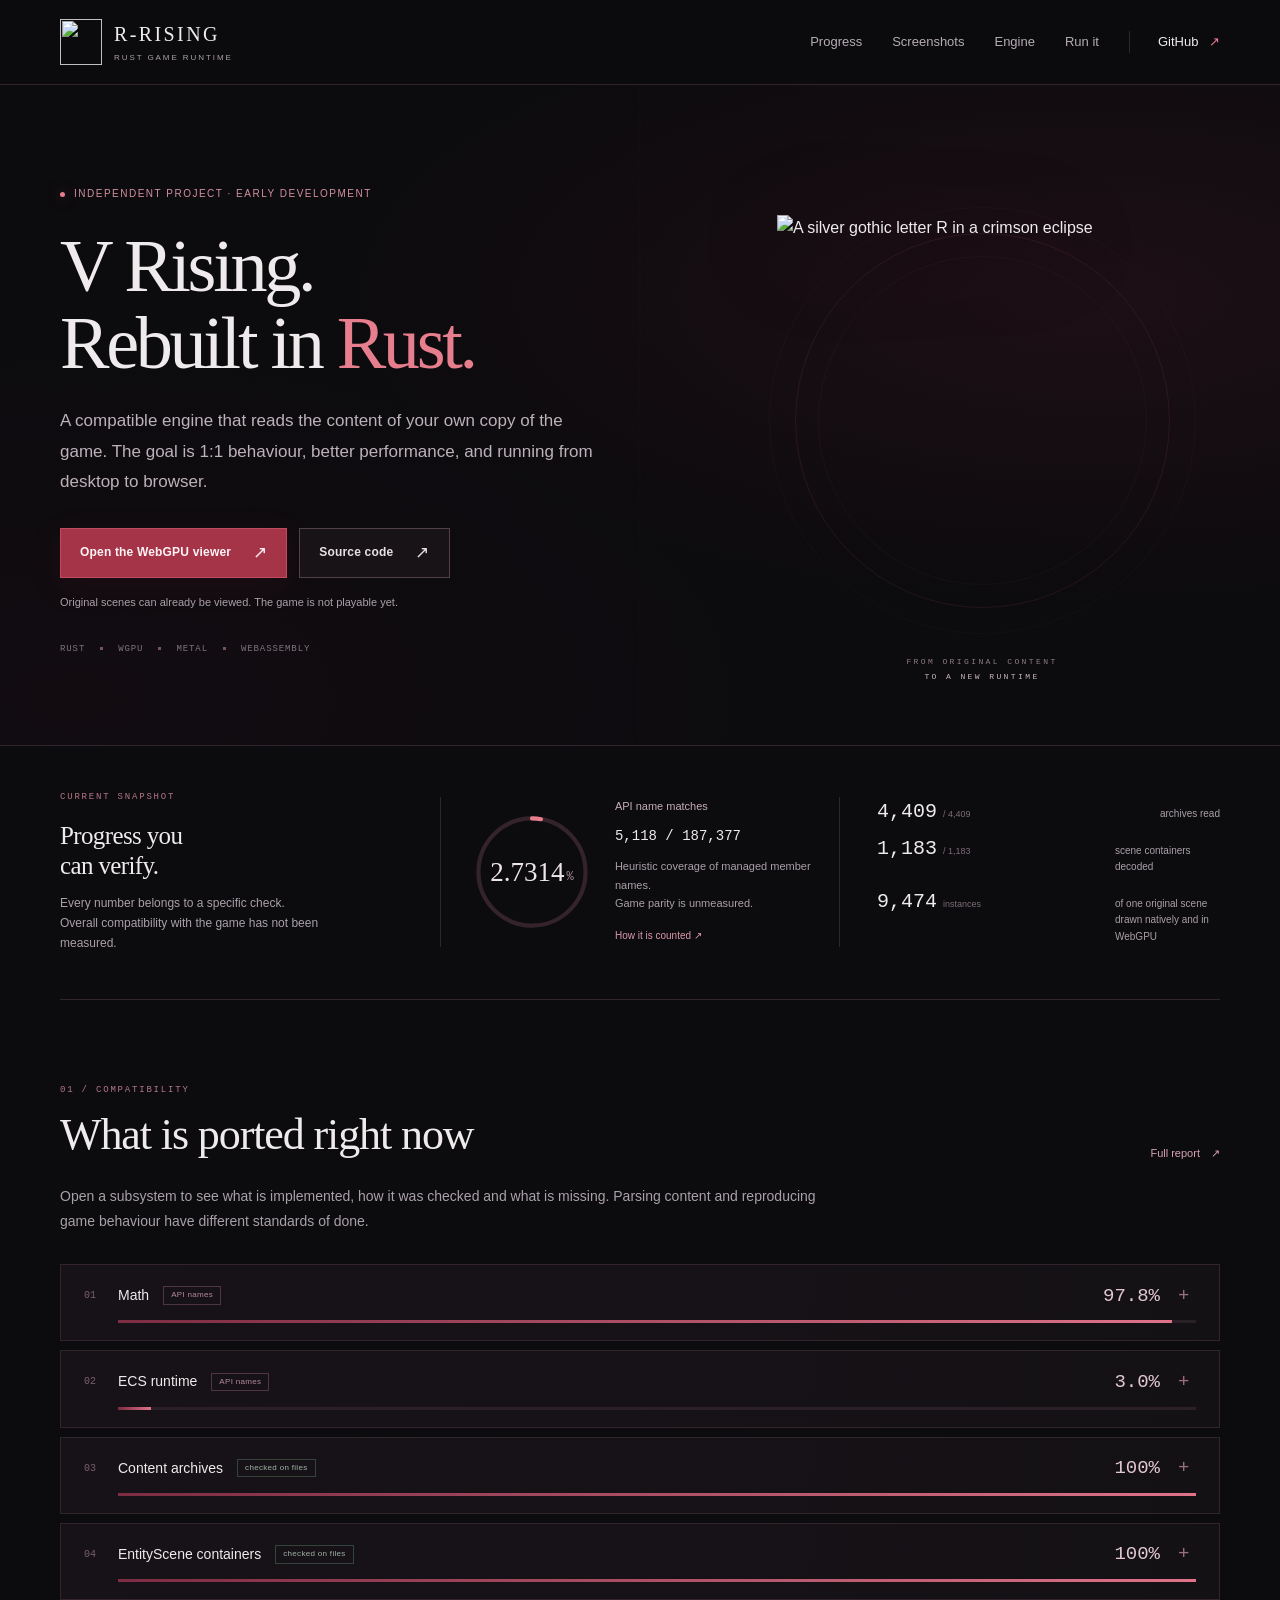
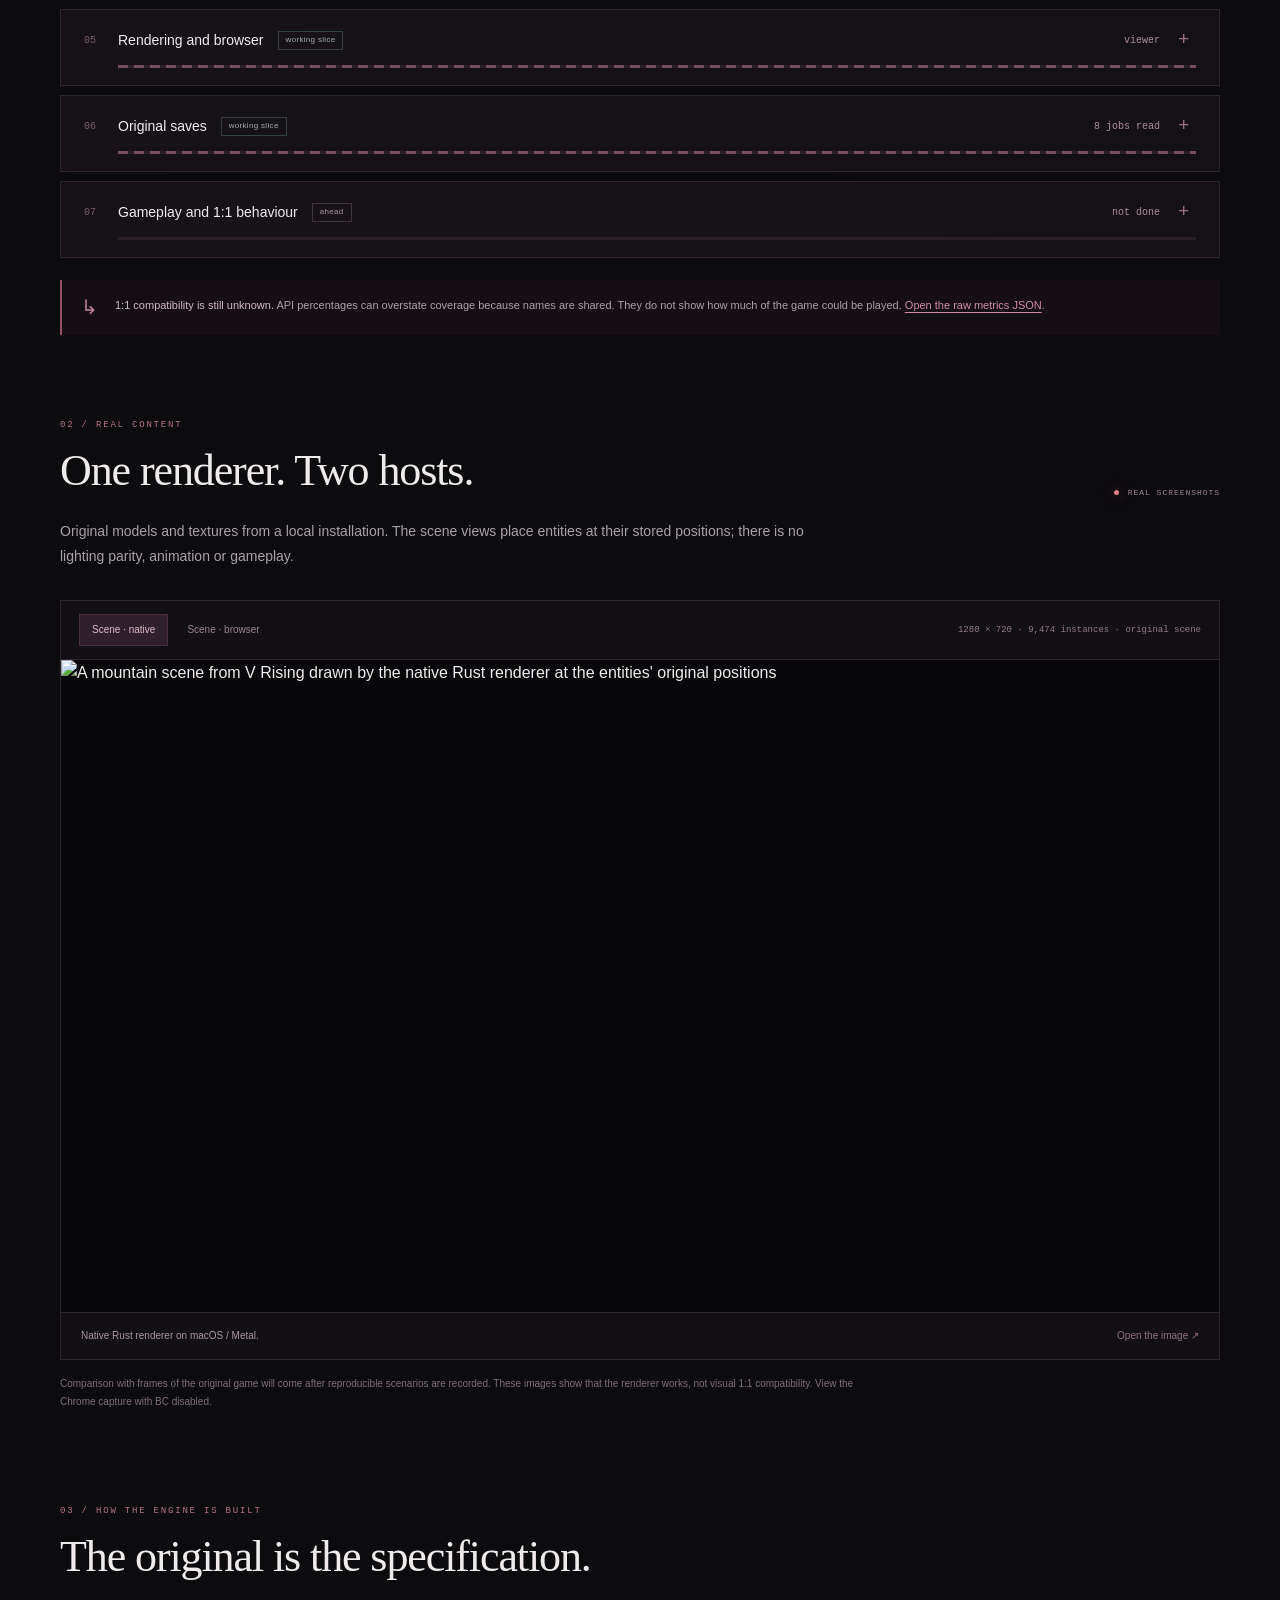
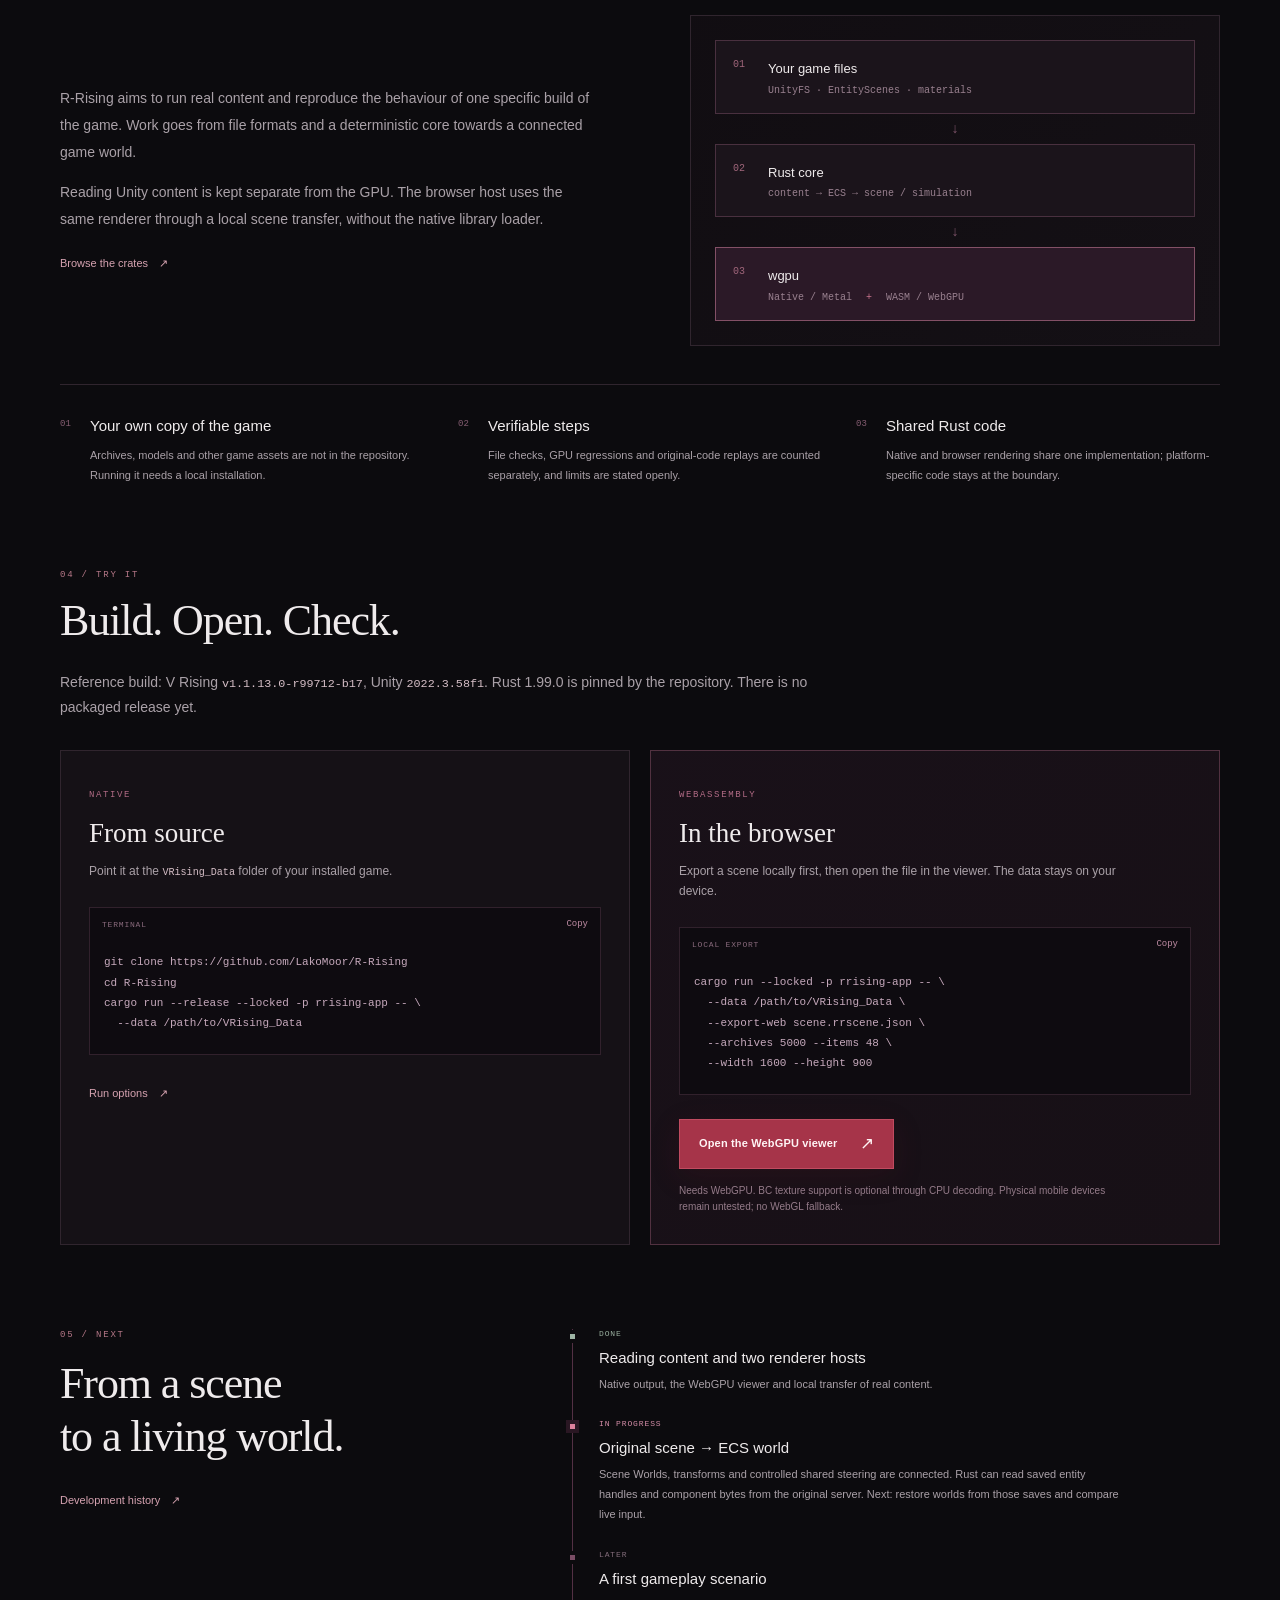
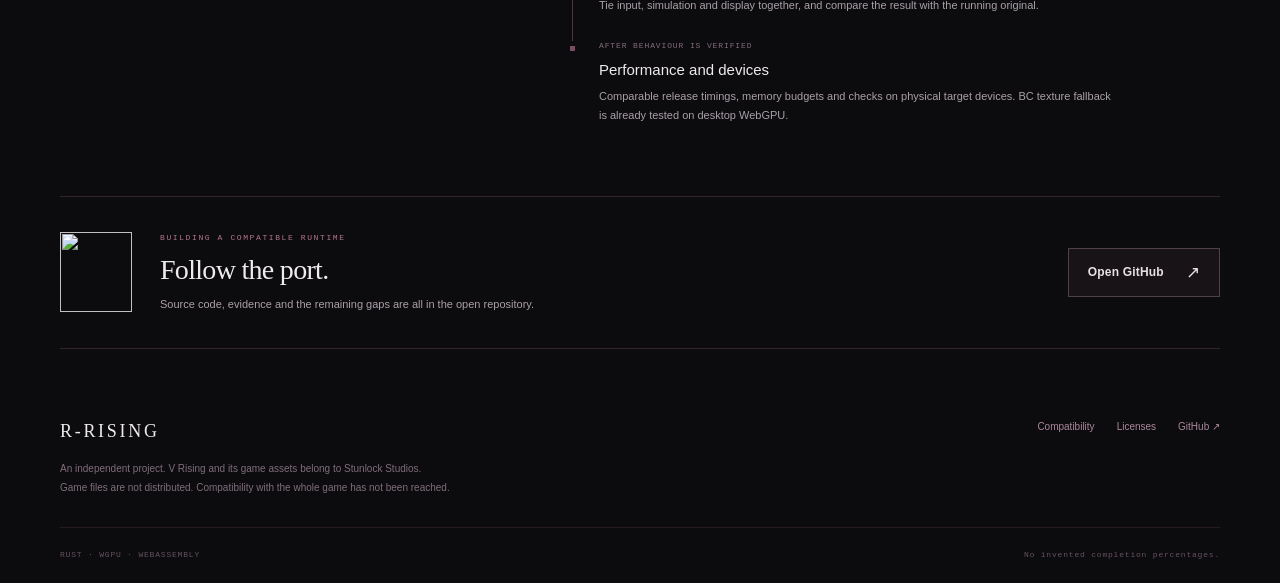
==== commit 7f3db4ad: "Initialize Simulate on saved ECS rows like the original server" ====
--- a/site/index.html
+++ b/site/index.html
@@ -46,8 +46,8 @@
     <section class="overview" aria-labelledby="overview-title">
       <div class="overview-label"><span class="kicker">CURRENT SNAPSHOT</span><h2 id="overview-title">Progress you<br>can verify.</h2><p>Every number belongs to a specific check. Overall compatibility with the game has not been measured.</p></div>
       <div class="coverage-card">
-        <div class="ring" aria-hidden="true"><svg viewBox="0 0 120 120"><circle class="ring-track" cx="60" cy="60" r="51"/><circle id="coverage-ring" class="ring-fill" cx="60" cy="60" r="51"/></svg><span id="overall">2.7<small>%</small></span></div>
-        <div><span class="metric-label">API name matches</span><strong id="overall-count">5,118 / 187,377</strong><p>A heuristic code metric.<br>Not a percentage of the game finished.</p><a href="https://github.com/LakoMoor/R-Rising/blob/main/tools/port_coverage.py">How it is counted <span aria-hidden="true">↗</span></a></div>
+        <div class="ring" aria-hidden="true"><svg viewBox="0 0 120 120"><circle class="ring-track" cx="60" cy="60" r="51"/><circle id="coverage-ring" class="ring-fill" cx="60" cy="60" r="51"/></svg><span id="overall">2.7314<small>%</small></span></div>
+        <div><span class="metric-label">API name matches</span><strong id="overall-count">5,118 / 187,377</strong><p>Heuristic coverage of managed member names.<br>Game parity is unmeasured.</p><a href="https://github.com/LakoMoor/R-Rising/blob/main/tools/port_coverage.py">How it is counted <span aria-hidden="true">↗</span></a></div>
       </div>
       <div class="overview-stats"><div><b>4,409<span>/ 4,409</span></b><p>archives read</p></div><div><b>1,183<span>/ 1,183</span></b><p>scene containers decoded</p></div><div><b>9,474<span>instances</span></b><p>of one original scene drawn natively and in WebGPU</p></div></div>
     </section>
@@ -60,7 +60,7 @@
         <details class="area"><summary><span class="area-name"><span class="area-index">03</span> Content archives <span class="tag measured">checked on files</span></span><span class="area-value">100%</span><span class="expand" aria-hidden="true">+</span><span class="bar"><i style="width:100%"></i></span></summary><div class="area-detail"><p>All 4,409 UnityFS archives of this installation are read. 188,063 objects are indexed: models, textures, materials and other assets.</p><p><strong>Limit:</strong> reading files does not mean every dependency loads correctly or that any game logic runs. No game files are distributed.</p></div></details>
         <details class="area"><summary><span class="area-name"><span class="area-index">04</span> EntityScene containers <span class="tag measured">checked on files</span></span><span class="area-value">100%</span><span class="expand" aria-hidden="true">+</span><span class="bar"><i style="width:100%"></i></span></summary><div class="area-detail"><p>All 1,183 scene containers are decoded: node trees, archetypes, chunks, enable masks, dynamic buffers, shared and managed components, and blob assets. All 1,772 component type hashes are resolved and all 17,579 archetypes (1,385,671 entities) pass layout checks.</p><p><strong>Remaining:</strong> a live ECS world used in a normal game launch. The percentage refers to parsing. Stored transforms: 99.3% of 112,177 recomputed matrices are within 1e-5 of the originals; static entities are not covered.</p></div></details>
         <details class="area"><summary><span class="area-name"><span class="area-index">05</span> Rendering and browser <span class="tag measured">working slice</span></span><span class="area-value status">viewer</span><span class="expand" aria-hidden="true">+</span><span class="bar segment"><i style="width:100%"></i></span></summary><div class="area-detail"><p>One wgpu renderer and WGSL shader serve the native app and WebAssembly. An original scene is drawn at its stored entity positions, natively and in Chrome / WebGPU from a local export.</p><p><strong>Remaining:</strong> lighting parity, HDRP, animation, direct archive import in the browser and physical mobile-device testing. WebGPU is required; BC textures now have a CPU fallback, tested in Chrome with BC disabled.</p></div></details>
-        <details class="area"><summary><span class="area-name"><span class="area-index">06</span> Original saves <span class="tag measured">working slice</span></span><span class="area-value status">8 jobs read</span><span class="expand" aria-hidden="true">+</span><span class="bar segment"><i style="width:100%"></i></span></summary><div class="area-detail"><p>The original dedicated server produced six autosaves through CrossOver. Rust reads both retained save containers, their complete headers and all eight serialization jobs. The saves contain 274,238 and 274,236 entity rows. Entity versions match the saved world table, and Rust reads the saved simulation frame. The binding test covers all job entities and 41,205 prefab handles per capture with synthetic live handles. All 23,583 saved prefab GUIDs and linked group sizes also match registrations read from nine original server scenes. A live Rust ECS projection allocates all saved job and prefab handles and projects 263 observed saved component types when using the extended server layout report. The terrain stage places 235,589 MegaStatic instances per autosave and rebinds 471,178 references. It also copies 4.75 million supported root component values from original prefab scenes; a separate clone test covers all 23,583 original prefabs and checks 50,296 in-group reference patches. Scene enable masks now survive import and prefab cloning. Full gameplay remains unverified.</p><p><strong>Remaining:</strong> restore the remaining components and system state, then verify a gameplay replay. <a href="https://github.com/LakoMoor/R-Rising/blob/main/evidence/save_jobs.md">Read the measured save boundary</a>.</p></div></details>
+        <details class="area"><summary><span class="area-name"><span class="area-index">06</span> Original saves <span class="tag measured">working slice</span></span><span class="area-value status">8 jobs read</span><span class="expand" aria-hidden="true">+</span><span class="bar segment"><i style="width:100%"></i></span></summary><div class="area-detail"><p>The original dedicated server produced six autosaves through CrossOver. Rust reads both retained save containers, their complete headers and all eight serialization jobs. The saves contain 274,238 and 274,236 entity rows. Entity versions match the saved world table, and Rust reads the saved simulation frame. The binding test covers all job entities and 41,205 prefab handles per capture with synthetic live handles. All 23,583 saved prefab GUIDs and linked group sizes also match registrations read from nine original server scenes. A live Rust ECS projection allocates all saved job and prefab handles and projects 263 observed saved component types when using the extended server layout report. The terrain stage places 235,589 MegaStatic instances per autosave and rebinds 471,178 references. It also copies 4.75 million supported root component values from original prefab scenes; a separate clone test covers all 23,583 original prefabs and checks 50,296 in-group reference patches. Scene enable masks survive import and prefab cloning. The Rust save loader also initializes the Simulate component as enabled on every job entity in both captures, matching the original server’s allocation default. Full gameplay remains unverified.</p><p><strong>Remaining:</strong> restore the remaining components and system state, then verify a gameplay replay. <a href="https://github.com/LakoMoor/R-Rising/blob/main/evidence/save_jobs.md">Read the measured save boundary</a>.</p></div></details>
         <details class="area"><summary><span class="area-name"><span class="area-index">07</span> Gameplay and 1:1 behaviour <span class="tag pending">ahead</span></span><span class="area-value status">not done</span><span class="expand" aria-hidden="true">+</span><span class="bar"><i style="width:0%"></i></span></summary><div class="area-detail"><p>Shared steering and waypoint selection each match 4,096 controlled original cases. Steering also runs through the Rust World; five ECS accessors are isolated in its native replay. Combat, building, HUD, physics, audio and networking remain unimplemented. There are no deterministic gameplay scenarios compared against the running original yet.</p><p><strong>Performance:</strong> speed against the original is not measured. Rust-only timings (one Apple M4 run): all scenes into a World 3.4 s, offscreen frame 1.42 ms median. Being faster is a goal, not a result.</p></div></details>
       </div>
       <div class="evidence-note"><span aria-hidden="true">↳</span><p><strong>1:1 compatibility is still unknown.</strong> API percentages can overstate coverage because names are shared. They do not show how much of the game could be played. <a href="progress.json">Open the raw metrics JSON</a>.</p></div>
--- a/site/style.css
+++ b/site/style.css
@@ -1 +1 @@
-:root{--bg:#0c0b0e;--panel:#141216;--panel2:#19151b;--text:#efebec;--muted:#aaa1a8;--line:#30252e;--red:#b4384e;--light-red:#e77e8d;--gold:#c4a087;--green:#9fbaa8;--mono:ui-monospace,SFMono-Regular,Consolas,monospace;--sans:Inter,-apple-system,BlinkMacSystemFont,"Segoe UI",sans-serif}*{box-sizing:border-box}html{scroll-behavior:smooth;scroll-padding-top:95px}body{margin:0;background:var(--bg);color:var(--text);font:16px/1.65 var(--sans);-webkit-font-smoothing:antialiased}a{color:inherit;text-decoration:none}button{font:inherit}a,button,summary{-webkit-tap-highlight-color:transparent}a:focus-visible,button:focus-visible,summary:focus-visible{outline:2px solid var(--light-red);outline-offset:5px}a:hover{color:#fff}img{max-width:100%;display:block}h1,h2,h3,p{margin-top:0}h2{font-family:Georgia,"Times New Roman",serif;font-weight:400;letter-spacing:-.025em;font-size:clamp(30px,3.6vw,44px);line-height:1.2}h3{font-size:20px;line-height:1.4}p{color:var(--muted)}code,pre{font-family:var(--mono)}code{font-size:.84em}p code{color:#d5bec6;overflow-wrap:anywhere}.wrap{width:min(1160px,calc(100% - 64px));margin-inline:auto}.skip{position:fixed;top:-100px;left:20px;padding:10px;background:var(--red);z-index:100}.skip:focus{top:10px}.header{position:sticky;top:0;z-index:30;border-bottom:1px solid #32232b;background:#0c0b0eeb;backdrop-filter:blur(16px)}.header-row{display:flex;align-items:center;justify-content:space-between;height:84px;gap:30px}.brand{display:flex;align-items:center;gap:12px;font-family:Georgia,serif;letter-spacing:.12em;font-size:20px;line-height:1.2;flex-shrink:0}.brand img{width:42px;height:46px;object-fit:contain}.brand small{font-family:var(--sans);font-size:8px;letter-spacing:.24em;display:block;color:var(--muted);margin-top:7px}nav{display:flex;align-items:center;gap:30px;font-size:13px;color:#b6adb4}.nav-github{color:var(--text);border-left:1px solid var(--line);padding-left:28px}.nav-github span{color:var(--light-red);margin-left:7px}.menu-toggle{display:none}.hero-shell{position:relative;overflow:hidden;border-bottom:1px solid var(--line);background:radial-gradient(ellipse at 85% 32%,#561c303b,transparent 48%),radial-gradient(ellipse at 6% 93%,#3b162721,transparent 40%)}.hero-shell:before{content:"";position:absolute;inset:0;pointer-events:none;background:linear-gradient(90deg,transparent 49.95%,#c5a5b00a 50%,transparent 50.05%)}.hero{display:grid;grid-template-columns:1.15fr .85fr;align-items:center;min-height:660px;gap:40px;padding-block:78px 68px}.eyebrow{font-size:10px;letter-spacing:.15em;text-transform:uppercase;color:#d391a0;display:flex;align-items:center;gap:9px;margin-bottom:25px}.status-dot{width:5px;height:5px;display:inline-block;flex-shrink:0;border-radius:50%;background:var(--light-red);box-shadow:0 0 13px #ce55678a}h1{font:400 clamp(46px,5.8vw,78px)/1.04 Georgia,"Times New Roman",serif;letter-spacing:-.045em;margin-bottom:24px}h1 em{font-style:normal;color:var(--light-red)}.lead{font-size:17px;line-height:1.8;max-width:550px;color:#bdb2b9;margin-bottom:30px}.cta{display:flex;flex-wrap:wrap;gap:12px}.button{display:inline-flex;justify-content:center;align-items:center;gap:22px;min-height:48px;padding:12px 19px;border:1px solid #51404a;background:#171317;color:#e9e0e5;font-size:12px;line-height:1.4;font-weight:600;letter-spacing:.015em;transition:background .2s,border-color .2s}.button span{font-size:17px;font-weight:400}.button:hover{background:#211921;border-color:#b36073}.button.primary{background:#a63449;border-color:#c14b60;color:#fff4f5;box-shadow:0 8px 30px #6c1a2928}.button.primary:hover{background:#bb3d53}.hero-footnote{font-size:11px;margin:15px 0 33px;max-width:460px}.tech-line{display:flex;gap:15px;align-items:center;font:9px var(--mono);letter-spacing:.1em;color:#7f737d}.tech-line i{width:3px;height:3px;background:#76515f}.hero-art{position:relative;display:grid;place-items:center;align-self:stretch;min-height:440px}.emblem{position:relative;width:410px;height:auto;filter:drop-shadow(0 15px 60px #8f203d40);z-index:2;object-fit:contain}.orbit{position:absolute;width:375px;height:375px;border:1px solid #8e46572e;border-radius:50%}.orbit:before,.orbit:after{content:"";position:absolute;inset:22px;border:1px solid #88605d12;border-radius:50%}.orbit:after{inset:-27px;border-color:#9863700e}.art-caption{position:absolute;bottom:-7px;text-align:center;line-height:1.8}.art-caption span,.art-caption b{display:block;font:8px/1.8 var(--mono);letter-spacing:.3em;color:#907d87}.art-caption b{color:#c9b7c0;font-weight:400}.overview{display:grid;grid-template-columns:1fr 1.15fr 1fr;gap:32px;padding-block:45px;border-bottom:1px solid var(--line);align-items:center}.kicker{display:block;color:#b57787;font:9px/1.5 var(--mono);letter-spacing:.2em;margin-bottom:16px}.overview-label h2{font-size:25px;margin-bottom:12px}.overview-label p{font-size:12px;line-height:1.7;margin:0;max-width:260px}.coverage-card{display:flex;align-items:center;gap:20px;border-inline:1px solid var(--line);padding-inline:28px}.ring{width:126px;height:126px;position:relative;flex-shrink:0}.ring svg{width:100%;height:100%;transform:rotate(-90deg)}.ring circle{fill:none;stroke-width:4}.ring-track{stroke:#35232c}.ring-fill{stroke:var(--light-red);stroke-linecap:round;stroke-dasharray:320.442;stroke-dashoffset:311.83;transition:stroke-dashoffset .8s}.ring>span{position:absolute;inset:0;display:flex;align-items:center;justify-content:center;font:34px Georgia,serif;color:#eee5e9}.ring small{font:12px var(--mono);color:#a78d99;margin:10px 0 0 2px}.metric-label{display:block;color:#c5adb9;font-size:11px;margin-bottom:7px}.coverage-card strong{font:14px var(--mono)}.coverage-card p{font-size:11px;line-height:1.7;margin:8px 0}.coverage-card a{font-size:10px;color:#db9aab}.overview-stats{display:grid;gap:14px;padding-left:5px}.overview-stats>div{display:flex;align-items:baseline;justify-content:space-between;gap:10px}.overview-stats b{font:20px var(--mono);white-space:nowrap}.overview-stats b span{color:#7e6c78;font:9px var(--sans);margin-left:6px}.overview-stats p{font-size:10px;margin:0;max-width:105px}.section{padding-top:84px}.section-heading{display:flex;align-items:end;justify-content:space-between;gap:30px;margin-bottom:22px}.section-heading h2{margin:0}.section-heading .kicker{margin-bottom:12px}.section-intro{max-width:760px;font-size:14px;margin:0 0 30px;line-height:1.8}.text-link{font-size:11px;color:#d6a3b1;white-space:nowrap}.text-link span{margin-left:8px}.text-link:hover{color:#f2cbd6}.areas{display:grid;gap:9px}.area{border:1px solid #31242d;background:linear-gradient(100deg,#171217,#141115);transition:border-color .2s}.area[open]{border-color:#684251}.area summary{list-style:none;cursor:pointer;display:grid;grid-template-columns:1fr auto 18px;gap:13px 18px;align-items:center;padding:19px 23px 17px}.area summary::-webkit-details-marker{display:none}.area-name{display:flex;align-items:center;gap:14px;font-size:14px;font-weight:500;flex-wrap:wrap}.area-index{font:10px var(--mono);color:#795f6c;min-width:20px}.tag{border:1px solid #4f3540;color:#b58a9b;font-size:8px;letter-spacing:.04em;padding:2px 7px;line-height:1.6;font-weight:400}.tag.measured{color:#9fb2a6;border-color:#31453a}.tag.pending{color:#a99ba4;border-color:#40343d}.area-value{font:19px var(--mono);color:#e2c7d2}.area-value.status{font:10px var(--mono);color:#ac8e9e}.expand{font:19px var(--mono);color:#996f80;transition:transform .2s}.area[open] .expand{transform:rotate(45deg)}.bar{grid-column:1/-1;height:3px;background:#2b2028;display:block;overflow:hidden;margin-left:34px}.bar i{display:block;height:100%;background:linear-gradient(90deg,#7c2c43,#de7389);transition:width .8s}.bar.segment i{background:repeating-linear-gradient(90deg,#76505f 0 10px,transparent 10px 16px)}.area-detail{border-top:1px solid #382631;margin:0 23px 0 57px;padding:18px 0 10px;max-width:920px}.area-detail p{font-size:12px;margin-bottom:12px;line-height:1.85}.area-detail strong{color:#cbb5c1;font-weight:500}.evidence-note{display:flex;align-items:flex-start;gap:17px;border-left:2px solid #915064;background:#2517225c;margin-top:22px;padding:15px 19px}.evidence-note>span{color:#bd7c91;font:20px var(--mono)}.evidence-note p{font-size:11px;line-height:1.85;margin:0}.evidence-note strong{font-weight:500;color:#cfb9c4}.evidence-note a{color:#d28c9f;text-decoration:underline;text-underline-offset:3px}.live-label{display:flex;align-items:center;gap:9px;color:#9f8794;font:8px var(--mono);letter-spacing:.12em;white-space:nowrap}.screenshot-panel{background:#121015;border:1px solid var(--line)}.screenshot-toolbar{display:flex;align-items:center;justify-content:space-between;gap:20px;padding:13px 18px;border-bottom:1px solid var(--line)}.tabs{display:flex;gap:6px}.tab{border:1px solid transparent;background:none;color:#998591;padding:7px 12px;font-size:10px;cursor:pointer}.tab:hover{color:#e0c4d1}.tab.active{background:#30202c;border-color:#4a303f;color:#dfbbc9}#shot-detail{font:9px var(--mono);color:#927a88}figure{margin:0}figure>a{display:block;background:#08070a;min-height:250px}figure img{width:100%;height:auto;aspect-ratio:16/9;object-fit:contain}figcaption{display:flex;justify-content:space-between;gap:25px;padding:15px 20px;color:#a997a3;font-size:10px;border-top:1px solid var(--line)}figcaption>span+span{color:#916f80}.quiet-note{color:#806f7c;font-size:10px;max-width:800px;margin-top:15px;line-height:1.8}.architecture-grid{display:grid;grid-template-columns:1fr 1fr;gap:100px;align-items:center;padding-top:10px}.architecture-copy p{font-size:14px;line-height:1.9}.architecture-copy .text-link{display:inline-block;margin-top:8px}.pipeline{padding:24px;background:linear-gradient(130deg,#26162133,#141015);border:1px solid var(--line)}.pipeline>div{position:relative;padding:17px 18px 17px 52px;border:1px solid #49303f;background:#1b141b}.pipeline div>span{position:absolute;left:17px;top:18px;color:#9f657a;font:10px var(--mono)}.pipeline b{display:block;font-size:13px;font-weight:500}.pipeline small{display:block;font:10px var(--mono);color:#99808f;margin-top:5px}.pipeline small em{font-style:normal;color:#c5728c;margin-inline:8px}.pipeline>i{display:block;text-align:center;color:#80566c;font:14px/30px var(--mono)}.pipeline .pipeline-targets{border-color:#835066;background:#2b1927}.principles{display:grid;grid-template-columns:repeat(3,1fr);gap:34px;margin-top:38px;padding-top:30px;border-top:1px solid var(--line)}.principles>div{position:relative;padding-left:30px}.mini-index{position:absolute;top:4px;left:0;color:#855d71;font:9px var(--mono)}.principles h3{font-size:15px;font-weight:500;margin-bottom:9px}.principles p{font-size:11px;line-height:1.85;margin:0}.start-grid{display:grid;grid-template-columns:1fr 1fr;gap:20px}.start-card{padding:28px;background:#151116;border:1px solid var(--line);min-width:0}.start-card.browser-start{background:linear-gradient(130deg,#28172577,#171016);border-color:#513140}.card-kicker{font:9px var(--mono);letter-spacing:.18em;color:#b16b85}.start-card h3{font:27px Georgia,serif;margin:13px 0}.start-card>p{font-size:12px;max-width:440px}.code-header{display:flex;align-items:center;justify-content:space-between;background:#0e0b10;border:1px solid #31212c;border-bottom:0;margin-top:25px;padding:9px 12px;font:8px var(--mono);color:#896a7c;letter-spacing:.1em}.copy{font-size:9px;background:none;border:0;cursor:pointer;color:#be8ba3;padding:2px 0}.copy:hover{color:#fff}pre{font-size:11px;background:#0e0b10;border:1px solid #31212c;border-top:0;margin:0 0 24px;padding:12px 14px 20px;overflow-x:auto;line-height:1.85;color:#c6a9bc;white-space:pre}pre code{font:inherit}.start-card .button{font-size:11px}.start-card .requirements{font-size:10px;color:#947b89;margin:14px 0 0}.roadmap{display:grid;grid-template-columns:1fr 1.5fr;gap:80px;padding-bottom:70px}.roadmap h2{margin-bottom:22px}.roadmap ol{list-style:none;padding:0;margin:0}.roadmap li{padding:0 0 25px 26px;border-left:1px solid #533044;position:relative}.roadmap li:before{content:"";position:absolute;width:5px;height:5px;background:#7a4d65;top:5px;left:-3px;box-shadow:0 0 0 4px #0c0b0e}.roadmap li:first-child:before{background:#9db4a4}.roadmap li:nth-child(2):before{background:#dd819d;box-shadow:0 0 0 4px #2a1723}.roadmap li:last-child{border-color:transparent;padding-bottom:0}.roadmap-status{font:8px var(--mono);letter-spacing:.11em;color:#846d7b;display:block;margin-bottom:9px}.roadmap-status.done{color:#9ab09f}.roadmap-status.current{color:#d58da8}.roadmap h3{font-size:15px;font-weight:500;margin:0 0 7px}.roadmap li p{font-size:11px;line-height:1.8;max-width:520px;margin:0}.contribute{border-block:1px solid var(--line);display:flex;gap:28px;align-items:center;padding:35px 0}.contribute img{width:72px;height:80px;object-fit:contain}.contribute h2{font-size:28px;margin-bottom:8px}.contribute .kicker{font-size:8px;margin-bottom:9px}.contribute p{font-size:11px;margin:0}.contribute .button{margin-left:auto;flex-shrink:0}footer{margin-top:70px;padding-bottom:25px}.footer-row{display:flex;justify-content:space-between;gap:40px}.footer-brand{font:18px Georgia,serif;letter-spacing:.15em}.footer-row p{font-size:10px;color:#806e7b;margin-top:14px;line-height:1.9}.footer-links{display:flex;gap:22px;align-items:flex-start;font-size:10px;color:#ac899d}.footer-bottom{display:flex;justify-content:space-between;margin-top:20px;padding-top:22px;border-top:1px solid #251b24;color:#665360;font:8px var(--mono);letter-spacing:.1em}.sr-only{position:absolute;width:1px;height:1px;padding:0;margin:-1px;overflow:hidden;clip:rect(0,0,0,0);white-space:nowrap;border:0}@media(min-width:1500px){.hero{min-height:700px}}@media(max-width:1050px){.overview{grid-template-columns:1fr 1.3fr;gap:25px}.overview-stats{grid-column:1/-1;grid-template-columns:repeat(3,1fr);border-top:1px solid var(--line);padding-top:20px;padding-left:0}.overview-stats>div{justify-content:flex-start;gap:20px}.coverage-card{border-right:0;padding-right:0}.hero{gap:5px}.emblem{width:350px}.orbit{width:310px;height:310px}nav{gap:19px}.architecture-grid{gap:45px}}@media(max-width:760px){.wrap{width:calc(100% - 38px)}.header-row{height:70px}.brand{font-size:17px}.brand img{width:33px;height:39px}.brand small{font-size:6px}.menu-toggle{display:flex;align-items:center;gap:10px;color:#b294a5;border:1px solid #49323f;background:#171016;padding:7px 10px;font-size:10px;cursor:pointer}.header-row{position:relative}nav{display:none;position:absolute;top:69px;left:-19px;right:-19px;padding:20px;background:#151016;border-bottom:1px solid #4f2f42;flex-wrap:wrap;gap:20px;font-size:12px}nav.open{display:flex}.nav-github{border:0;padding:0}.hero{grid-template-columns:1fr;min-height:0;padding-block:45px 38px;gap:0}.hero-copy{z-index:2}.hero-art{grid-row:1;position:absolute;right:-83px;top:20px;opacity:.23;min-height:0;width:330px;height:370px;pointer-events:none}.hero-copy{max-width:570px}.hero .eyebrow{font-size:8px;letter-spacing:.1em}.emblem{width:330px}.orbit{display:none}.art-caption{display:none}h1{font-size:clamp(48px,11vw,70px);max-width:410px}.lead{font-size:15px;max-width:480px}.hero-footnote{font-size:10px}.tech-line{font-size:8px;gap:11px}.overview{padding-block:28px;gap:26px;grid-template-columns:1fr}.overview-label{display:none}.coverage-card{border:0;padding:0;justify-content:flex-start;gap:22px}.ring{width:112px;height:112px}.overview-stats{grid-template-columns:repeat(3,1fr);gap:10px;padding-top:18px}.overview-stats>div{display:block}.overview-stats b{font-size:18px}.overview-stats b span{display:block;margin:2px 0 0;font-size:8px}.overview-stats p{font-size:9px;margin-top:7px;max-width:none}.section{padding-top:58px}.section-heading{align-items:flex-start;gap:20px}.section-heading .text-link{margin-top:25px;font-size:9px}.section-heading h2{font-size:29px}.section-intro{font-size:12px;line-height:1.85}.kicker{font-size:8px}.area summary{padding:17px 13px;gap:11px 9px;grid-template-columns:1fr auto 12px}.area-name{gap:8px;font-size:12px}.area-index{font-size:8px;min-width:15px}.tag{font-size:7px}.area-value{font-size:16px}.area-value.status{font-size:8px}.bar{margin-left:23px}.area-detail{margin-inline:36px 13px}.area-detail p{font-size:11px}.evidence-note{padding:12px;gap:10px}.evidence-note p{font-size:10px}.live-label{display:none}.screenshot-toolbar{padding:10px;gap:8px;flex-wrap:wrap}.tab{font-size:9px;padding:7px 9px}#shot-detail{font-size:8px;padding-inline:8px}figure>a{min-height:0}figcaption{padding:12px;gap:12px;font-size:9px}figcaption>span+span{display:none}.quiet-note{font-size:9px}.architecture-grid{grid-template-columns:1fr;gap:22px;padding-top:0}.architecture-copy p{font-size:12px}.pipeline{padding:17px}.principles{grid-template-columns:1fr;gap:23px;margin-top:25px;padding-top:25px}.principles h3{font-size:14px}.principles p{font-size:11px}.start-grid{grid-template-columns:1fr;gap:16px}.start-card{padding:23px 20px}.start-card h3{font-size:25px}pre{font-size:10px}.roadmap{grid-template-columns:1fr;gap:30px;padding-bottom:45px}.roadmap h2 br{display:none}.roadmap h2{margin-bottom:15px}.contribute{align-items:flex-start;flex-wrap:wrap;gap:18px;padding-block:28px}.contribute img{width:45px;height:54px}.contribute>div{width:calc(100% - 63px)}.contribute h2{font-size:24px}.contribute .kicker{font-size:6px}.contribute p{font-size:10px}.contribute .button{margin-left:63px}footer{margin-top:45px}.footer-row{flex-direction:column;gap:14px}.footer-links{gap:25px}.footer-bottom{gap:18px;font-size:6px;line-height:1.8}.footer-bottom>span+span{text-align:right}}@media(prefers-reduced-motion:reduce){html{scroll-behavior:auto}*,*:before,*:after{transition:none!important}}
+:root{--bg:#0c0b0e;--panel:#141216;--panel2:#19151b;--text:#efebec;--muted:#aaa1a8;--line:#30252e;--red:#b4384e;--light-red:#e77e8d;--gold:#c4a087;--green:#9fbaa8;--mono:ui-monospace,SFMono-Regular,Consolas,monospace;--sans:Inter,-apple-system,BlinkMacSystemFont,"Segoe UI",sans-serif}*{box-sizing:border-box}html{scroll-behavior:smooth;scroll-padding-top:95px}body{margin:0;background:var(--bg);color:var(--text);font:16px/1.65 var(--sans);-webkit-font-smoothing:antialiased}a{color:inherit;text-decoration:none}button{font:inherit}a,button,summary{-webkit-tap-highlight-color:transparent}a:focus-visible,button:focus-visible,summary:focus-visible{outline:2px solid var(--light-red);outline-offset:5px}a:hover{color:#fff}img{max-width:100%;display:block}h1,h2,h3,p{margin-top:0}h2{font-family:Georgia,"Times New Roman",serif;font-weight:400;letter-spacing:-.025em;font-size:clamp(30px,3.6vw,44px);line-height:1.2}h3{font-size:20px;line-height:1.4}p{color:var(--muted)}code,pre{font-family:var(--mono)}code{font-size:.84em}p code{color:#d5bec6;overflow-wrap:anywhere}.wrap{width:min(1160px,calc(100% - 64px));margin-inline:auto}.skip{position:fixed;top:-100px;left:20px;padding:10px;background:var(--red);z-index:100}.skip:focus{top:10px}.header{position:sticky;top:0;z-index:30;border-bottom:1px solid #32232b;background:#0c0b0eeb;backdrop-filter:blur(16px)}.header-row{display:flex;align-items:center;justify-content:space-between;height:84px;gap:30px}.brand{display:flex;align-items:center;gap:12px;font-family:Georgia,serif;letter-spacing:.12em;font-size:20px;line-height:1.2;flex-shrink:0}.brand img{width:42px;height:46px;object-fit:contain}.brand small{font-family:var(--sans);font-size:8px;letter-spacing:.24em;display:block;color:var(--muted);margin-top:7px}nav{display:flex;align-items:center;gap:30px;font-size:13px;color:#b6adb4}.nav-github{color:var(--text);border-left:1px solid var(--line);padding-left:28px}.nav-github span{color:var(--light-red);margin-left:7px}.menu-toggle{display:none}.hero-shell{position:relative;overflow:hidden;border-bottom:1px solid var(--line);background:radial-gradient(ellipse at 85% 32%,#561c303b,transparent 48%),radial-gradient(ellipse at 6% 93%,#3b162721,transparent 40%)}.hero-shell:before{content:"";position:absolute;inset:0;pointer-events:none;background:linear-gradient(90deg,transparent 49.95%,#c5a5b00a 50%,transparent 50.05%)}.hero{display:grid;grid-template-columns:1.15fr .85fr;align-items:center;min-height:660px;gap:40px;padding-block:78px 68px}.eyebrow{font-size:10px;letter-spacing:.15em;text-transform:uppercase;color:#d391a0;display:flex;align-items:center;gap:9px;margin-bottom:25px}.status-dot{width:5px;height:5px;display:inline-block;flex-shrink:0;border-radius:50%;background:var(--light-red);box-shadow:0 0 13px #ce55678a}h1{font:400 clamp(46px,5.8vw,78px)/1.04 Georgia,"Times New Roman",serif;letter-spacing:-.045em;margin-bottom:24px}h1 em{font-style:normal;color:var(--light-red)}.lead{font-size:17px;line-height:1.8;max-width:550px;color:#bdb2b9;margin-bottom:30px}.cta{display:flex;flex-wrap:wrap;gap:12px}.button{display:inline-flex;justify-content:center;align-items:center;gap:22px;min-height:48px;padding:12px 19px;border:1px solid #51404a;background:#171317;color:#e9e0e5;font-size:12px;line-height:1.4;font-weight:600;letter-spacing:.015em;transition:background .2s,border-color .2s}.button span{font-size:17px;font-weight:400}.button:hover{background:#211921;border-color:#b36073}.button.primary{background:#a63449;border-color:#c14b60;color:#fff4f5;box-shadow:0 8px 30px #6c1a2928}.button.primary:hover{background:#bb3d53}.hero-footnote{font-size:11px;margin:15px 0 33px;max-width:460px}.tech-line{display:flex;gap:15px;align-items:center;font:9px var(--mono);letter-spacing:.1em;color:#7f737d}.tech-line i{width:3px;height:3px;background:#76515f}.hero-art{position:relative;display:grid;place-items:center;align-self:stretch;min-height:440px}.emblem{position:relative;width:410px;height:auto;filter:drop-shadow(0 15px 60px #8f203d40);z-index:2;object-fit:contain}.orbit{position:absolute;width:375px;height:375px;border:1px solid #8e46572e;border-radius:50%}.orbit:before,.orbit:after{content:"";position:absolute;inset:22px;border:1px solid #88605d12;border-radius:50%}.orbit:after{inset:-27px;border-color:#9863700e}.art-caption{position:absolute;bottom:-7px;text-align:center;line-height:1.8}.art-caption span,.art-caption b{display:block;font:8px/1.8 var(--mono);letter-spacing:.3em;color:#907d87}.art-caption b{color:#c9b7c0;font-weight:400}.overview{display:grid;grid-template-columns:1fr 1.15fr 1fr;gap:32px;padding-block:45px;border-bottom:1px solid var(--line);align-items:center}.kicker{display:block;color:#b57787;font:9px/1.5 var(--mono);letter-spacing:.2em;margin-bottom:16px}.overview-label h2{font-size:25px;margin-bottom:12px}.overview-label p{font-size:12px;line-height:1.7;margin:0;max-width:260px}.coverage-card{display:flex;align-items:center;gap:20px;border-inline:1px solid var(--line);padding-inline:28px}.ring{width:126px;height:126px;position:relative;flex-shrink:0}.ring svg{width:100%;height:100%;transform:rotate(-90deg)}.ring circle{fill:none;stroke-width:4}.ring-track{stroke:#35232c}.ring-fill{stroke:var(--light-red);stroke-linecap:round;stroke-dasharray:320.442;stroke-dashoffset:311.83;transition:stroke-dashoffset .8s}.ring>span{position:absolute;inset:0;display:flex;align-items:center;justify-content:center;font:27px Georgia,serif;color:#eee5e9}.ring small{font:12px var(--mono);color:#a78d99;margin:10px 0 0 2px}.metric-label{display:block;color:#c5adb9;font-size:11px;margin-bottom:7px}.coverage-card strong{font:14px var(--mono)}.coverage-card p{font-size:11px;line-height:1.7;margin:8px 0}.coverage-card a{font-size:10px;color:#db9aab}.overview-stats{display:grid;gap:14px;padding-left:5px}.overview-stats>div{display:flex;align-items:baseline;justify-content:space-between;gap:10px}.overview-stats b{font:20px var(--mono);white-space:nowrap}.overview-stats b span{color:#7e6c78;font:9px var(--sans);margin-left:6px}.overview-stats p{font-size:10px;margin:0;max-width:105px}.section{padding-top:84px}.section-heading{display:flex;align-items:end;justify-content:space-between;gap:30px;margin-bottom:22px}.section-heading h2{margin:0}.section-heading .kicker{margin-bottom:12px}.section-intro{max-width:760px;font-size:14px;margin:0 0 30px;line-height:1.8}.text-link{font-size:11px;color:#d6a3b1;white-space:nowrap}.text-link span{margin-left:8px}.text-link:hover{color:#f2cbd6}.areas{display:grid;gap:9px}.area{border:1px solid #31242d;background:linear-gradient(100deg,#171217,#141115);transition:border-color .2s}.area[open]{border-color:#684251}.area summary{list-style:none;cursor:pointer;display:grid;grid-template-columns:1fr auto 18px;gap:13px 18px;align-items:center;padding:19px 23px 17px}.area summary::-webkit-details-marker{display:none}.area-name{display:flex;align-items:center;gap:14px;font-size:14px;font-weight:500;flex-wrap:wrap}.area-index{font:10px var(--mono);color:#795f6c;min-width:20px}.tag{border:1px solid #4f3540;color:#b58a9b;font-size:8px;letter-spacing:.04em;padding:2px 7px;line-height:1.6;font-weight:400}.tag.measured{color:#9fb2a6;border-color:#31453a}.tag.pending{color:#a99ba4;border-color:#40343d}.area-value{font:19px var(--mono);color:#e2c7d2}.area-value.status{font:10px var(--mono);color:#ac8e9e}.expand{font:19px var(--mono);color:#996f80;transition:transform .2s}.area[open] .expand{transform:rotate(45deg)}.bar{grid-column:1/-1;height:3px;background:#2b2028;display:block;overflow:hidden;margin-left:34px}.bar i{display:block;height:100%;background:linear-gradient(90deg,#7c2c43,#de7389);transition:width .8s}.bar.segment i{background:repeating-linear-gradient(90deg,#76505f 0 10px,transparent 10px 16px)}.area-detail{border-top:1px solid #382631;margin:0 23px 0 57px;padding:18px 0 10px;max-width:920px}.area-detail p{font-size:12px;margin-bottom:12px;line-height:1.85}.area-detail strong{color:#cbb5c1;font-weight:500}.evidence-note{display:flex;align-items:flex-start;gap:17px;border-left:2px solid #915064;background:#2517225c;margin-top:22px;padding:15px 19px}.evidence-note>span{color:#bd7c91;font:20px var(--mono)}.evidence-note p{font-size:11px;line-height:1.85;margin:0}.evidence-note strong{font-weight:500;color:#cfb9c4}.evidence-note a{color:#d28c9f;text-decoration:underline;text-underline-offset:3px}.live-label{display:flex;align-items:center;gap:9px;color:#9f8794;font:8px var(--mono);letter-spacing:.12em;white-space:nowrap}.screenshot-panel{background:#121015;border:1px solid var(--line)}.screenshot-toolbar{display:flex;align-items:center;justify-content:space-between;gap:20px;padding:13px 18px;border-bottom:1px solid var(--line)}.tabs{display:flex;gap:6px}.tab{border:1px solid transparent;background:none;color:#998591;padding:7px 12px;font-size:10px;cursor:pointer}.tab:hover{color:#e0c4d1}.tab.active{background:#30202c;border-color:#4a303f;color:#dfbbc9}#shot-detail{font:9px var(--mono);color:#927a88}figure{margin:0}figure>a{display:block;background:#08070a;min-height:250px}figure img{width:100%;height:auto;aspect-ratio:16/9;object-fit:contain}figcaption{display:flex;justify-content:space-between;gap:25px;padding:15px 20px;color:#a997a3;font-size:10px;border-top:1px solid var(--line)}figcaption>span+span{color:#916f80}.quiet-note{color:#806f7c;font-size:10px;max-width:800px;margin-top:15px;line-height:1.8}.architecture-grid{display:grid;grid-template-columns:1fr 1fr;gap:100px;align-items:center;padding-top:10px}.architecture-copy p{font-size:14px;line-height:1.9}.architecture-copy .text-link{display:inline-block;margin-top:8px}.pipeline{padding:24px;background:linear-gradient(130deg,#26162133,#141015);border:1px solid var(--line)}.pipeline>div{position:relative;padding:17px 18px 17px 52px;border:1px solid #49303f;background:#1b141b}.pipeline div>span{position:absolute;left:17px;top:18px;color:#9f657a;font:10px var(--mono)}.pipeline b{display:block;font-size:13px;font-weight:500}.pipeline small{display:block;font:10px var(--mono);color:#99808f;margin-top:5px}.pipeline small em{font-style:normal;color:#c5728c;margin-inline:8px}.pipeline>i{display:block;text-align:center;color:#80566c;font:14px/30px var(--mono)}.pipeline .pipeline-targets{border-color:#835066;background:#2b1927}.principles{display:grid;grid-template-columns:repeat(3,1fr);gap:34px;margin-top:38px;padding-top:30px;border-top:1px solid var(--line)}.principles>div{position:relative;padding-left:30px}.mini-index{position:absolute;top:4px;left:0;color:#855d71;font:9px var(--mono)}.principles h3{font-size:15px;font-weight:500;margin-bottom:9px}.principles p{font-size:11px;line-height:1.85;margin:0}.start-grid{display:grid;grid-template-columns:1fr 1fr;gap:20px}.start-card{padding:28px;background:#151116;border:1px solid var(--line);min-width:0}.start-card.browser-start{background:linear-gradient(130deg,#28172577,#171016);border-color:#513140}.card-kicker{font:9px var(--mono);letter-spacing:.18em;color:#b16b85}.start-card h3{font:27px Georgia,serif;margin:13px 0}.start-card>p{font-size:12px;max-width:440px}.code-header{display:flex;align-items:center;justify-content:space-between;background:#0e0b10;border:1px solid #31212c;border-bottom:0;margin-top:25px;padding:9px 12px;font:8px var(--mono);color:#896a7c;letter-spacing:.1em}.copy{font-size:9px;background:none;border:0;cursor:pointer;color:#be8ba3;padding:2px 0}.copy:hover{color:#fff}pre{font-size:11px;background:#0e0b10;border:1px solid #31212c;border-top:0;margin:0 0 24px;padding:12px 14px 20px;overflow-x:auto;line-height:1.85;color:#c6a9bc;white-space:pre}pre code{font:inherit}.start-card .button{font-size:11px}.start-card .requirements{font-size:10px;color:#947b89;margin:14px 0 0}.roadmap{display:grid;grid-template-columns:1fr 1.5fr;gap:80px;padding-bottom:70px}.roadmap h2{margin-bottom:22px}.roadmap ol{list-style:none;padding:0;margin:0}.roadmap li{padding:0 0 25px 26px;border-left:1px solid #533044;position:relative}.roadmap li:before{content:"";position:absolute;width:5px;height:5px;background:#7a4d65;top:5px;left:-3px;box-shadow:0 0 0 4px #0c0b0e}.roadmap li:first-child:before{background:#9db4a4}.roadmap li:nth-child(2):before{background:#dd819d;box-shadow:0 0 0 4px #2a1723}.roadmap li:last-child{border-color:transparent;padding-bottom:0}.roadmap-status{font:8px var(--mono);letter-spacing:.11em;color:#846d7b;display:block;margin-bottom:9px}.roadmap-status.done{color:#9ab09f}.roadmap-status.current{color:#d58da8}.roadmap h3{font-size:15px;font-weight:500;margin:0 0 7px}.roadmap li p{font-size:11px;line-height:1.8;max-width:520px;margin:0}.contribute{border-block:1px solid var(--line);display:flex;gap:28px;align-items:center;padding:35px 0}.contribute img{width:72px;height:80px;object-fit:contain}.contribute h2{font-size:28px;margin-bottom:8px}.contribute .kicker{font-size:8px;margin-bottom:9px}.contribute p{font-size:11px;margin:0}.contribute .button{margin-left:auto;flex-shrink:0}footer{margin-top:70px;padding-bottom:25px}.footer-row{display:flex;justify-content:space-between;gap:40px}.footer-brand{font:18px Georgia,serif;letter-spacing:.15em}.footer-row p{font-size:10px;color:#806e7b;margin-top:14px;line-height:1.9}.footer-links{display:flex;gap:22px;align-items:flex-start;font-size:10px;color:#ac899d}.footer-bottom{display:flex;justify-content:space-between;margin-top:20px;padding-top:22px;border-top:1px solid #251b24;color:#665360;font:8px var(--mono);letter-spacing:.1em}.sr-only{position:absolute;width:1px;height:1px;padding:0;margin:-1px;overflow:hidden;clip:rect(0,0,0,0);white-space:nowrap;border:0}@media(min-width:1500px){.hero{min-height:700px}}@media(max-width:1050px){.overview{grid-template-columns:1fr 1.3fr;gap:25px}.overview-stats{grid-column:1/-1;grid-template-columns:repeat(3,1fr);border-top:1px solid var(--line);padding-top:20px;padding-left:0}.overview-stats>div{justify-content:flex-start;gap:20px}.coverage-card{border-right:0;padding-right:0}.hero{gap:5px}.emblem{width:350px}.orbit{width:310px;height:310px}nav{gap:19px}.architecture-grid{gap:45px}}@media(max-width:760px){.wrap{width:calc(100% - 38px)}.header-row{height:70px}.brand{font-size:17px}.brand img{width:33px;height:39px}.brand small{font-size:6px}.menu-toggle{display:flex;align-items:center;gap:10px;color:#b294a5;border:1px solid #49323f;background:#171016;padding:7px 10px;font-size:10px;cursor:pointer}.header-row{position:relative}nav{display:none;position:absolute;top:69px;left:-19px;right:-19px;padding:20px;background:#151016;border-bottom:1px solid #4f2f42;flex-wrap:wrap;gap:20px;font-size:12px}nav.open{display:flex}.nav-github{border:0;padding:0}.hero{grid-template-columns:1fr;min-height:0;padding-block:45px 38px;gap:0}.hero-copy{z-index:2}.hero-art{grid-row:1;position:absolute;right:-83px;top:20px;opacity:.23;min-height:0;width:330px;height:370px;pointer-events:none}.hero-copy{max-width:570px}.hero .eyebrow{font-size:8px;letter-spacing:.1em}.emblem{width:330px}.orbit{display:none}.art-caption{display:none}h1{font-size:clamp(48px,11vw,70px);max-width:410px}.lead{font-size:15px;max-width:480px}.hero-footnote{font-size:10px}.tech-line{font-size:8px;gap:11px}.overview{padding-block:28px;gap:26px;grid-template-columns:1fr}.overview-label{display:none}.coverage-card{border:0;padding:0;justify-content:flex-start;gap:22px}.ring{width:112px;height:112px}.overview-stats{grid-template-columns:repeat(3,1fr);gap:10px;padding-top:18px}.overview-stats>div{display:block}.overview-stats b{font-size:18px}.overview-stats b span{display:block;margin:2px 0 0;font-size:8px}.overview-stats p{font-size:9px;margin-top:7px;max-width:none}.section{padding-top:58px}.section-heading{align-items:flex-start;gap:20px}.section-heading .text-link{margin-top:25px;font-size:9px}.section-heading h2{font-size:29px}.section-intro{font-size:12px;line-height:1.85}.kicker{font-size:8px}.area summary{padding:17px 13px;gap:11px 9px;grid-template-columns:1fr auto 12px}.area-name{gap:8px;font-size:12px}.area-index{font-size:8px;min-width:15px}.tag{font-size:7px}.area-value{font-size:16px}.area-value.status{font-size:8px}.bar{margin-left:23px}.area-detail{margin-inline:36px 13px}.area-detail p{font-size:11px}.evidence-note{padding:12px;gap:10px}.evidence-note p{font-size:10px}.live-label{display:none}.screenshot-toolbar{padding:10px;gap:8px;flex-wrap:wrap}.tab{font-size:9px;padding:7px 9px}#shot-detail{font-size:8px;padding-inline:8px}figure>a{min-height:0}figcaption{padding:12px;gap:12px;font-size:9px}figcaption>span+span{display:none}.quiet-note{font-size:9px}.architecture-grid{grid-template-columns:1fr;gap:22px;padding-top:0}.architecture-copy p{font-size:12px}.pipeline{padding:17px}.principles{grid-template-columns:1fr;gap:23px;margin-top:25px;padding-top:25px}.principles h3{font-size:14px}.principles p{font-size:11px}.start-grid{grid-template-columns:1fr;gap:16px}.start-card{padding:23px 20px}.start-card h3{font-size:25px}pre{font-size:10px}.roadmap{grid-template-columns:1fr;gap:30px;padding-bottom:45px}.roadmap h2 br{display:none}.roadmap h2{margin-bottom:15px}.contribute{align-items:flex-start;flex-wrap:wrap;gap:18px;padding-block:28px}.contribute img{width:45px;height:54px}.contribute>div{width:calc(100% - 63px)}.contribute h2{font-size:24px}.contribute .kicker{font-size:6px}.contribute p{font-size:10px}.contribute .button{margin-left:63px}footer{margin-top:45px}.footer-row{flex-direction:column;gap:14px}.footer-links{gap:25px}.footer-bottom{gap:18px;font-size:6px;line-height:1.8}.footer-bottom>span+span{text-align:right}}@media(prefers-reduced-motion:reduce){html{scroll-behavior:auto}*,*:before,*:after{transition:none!important}}
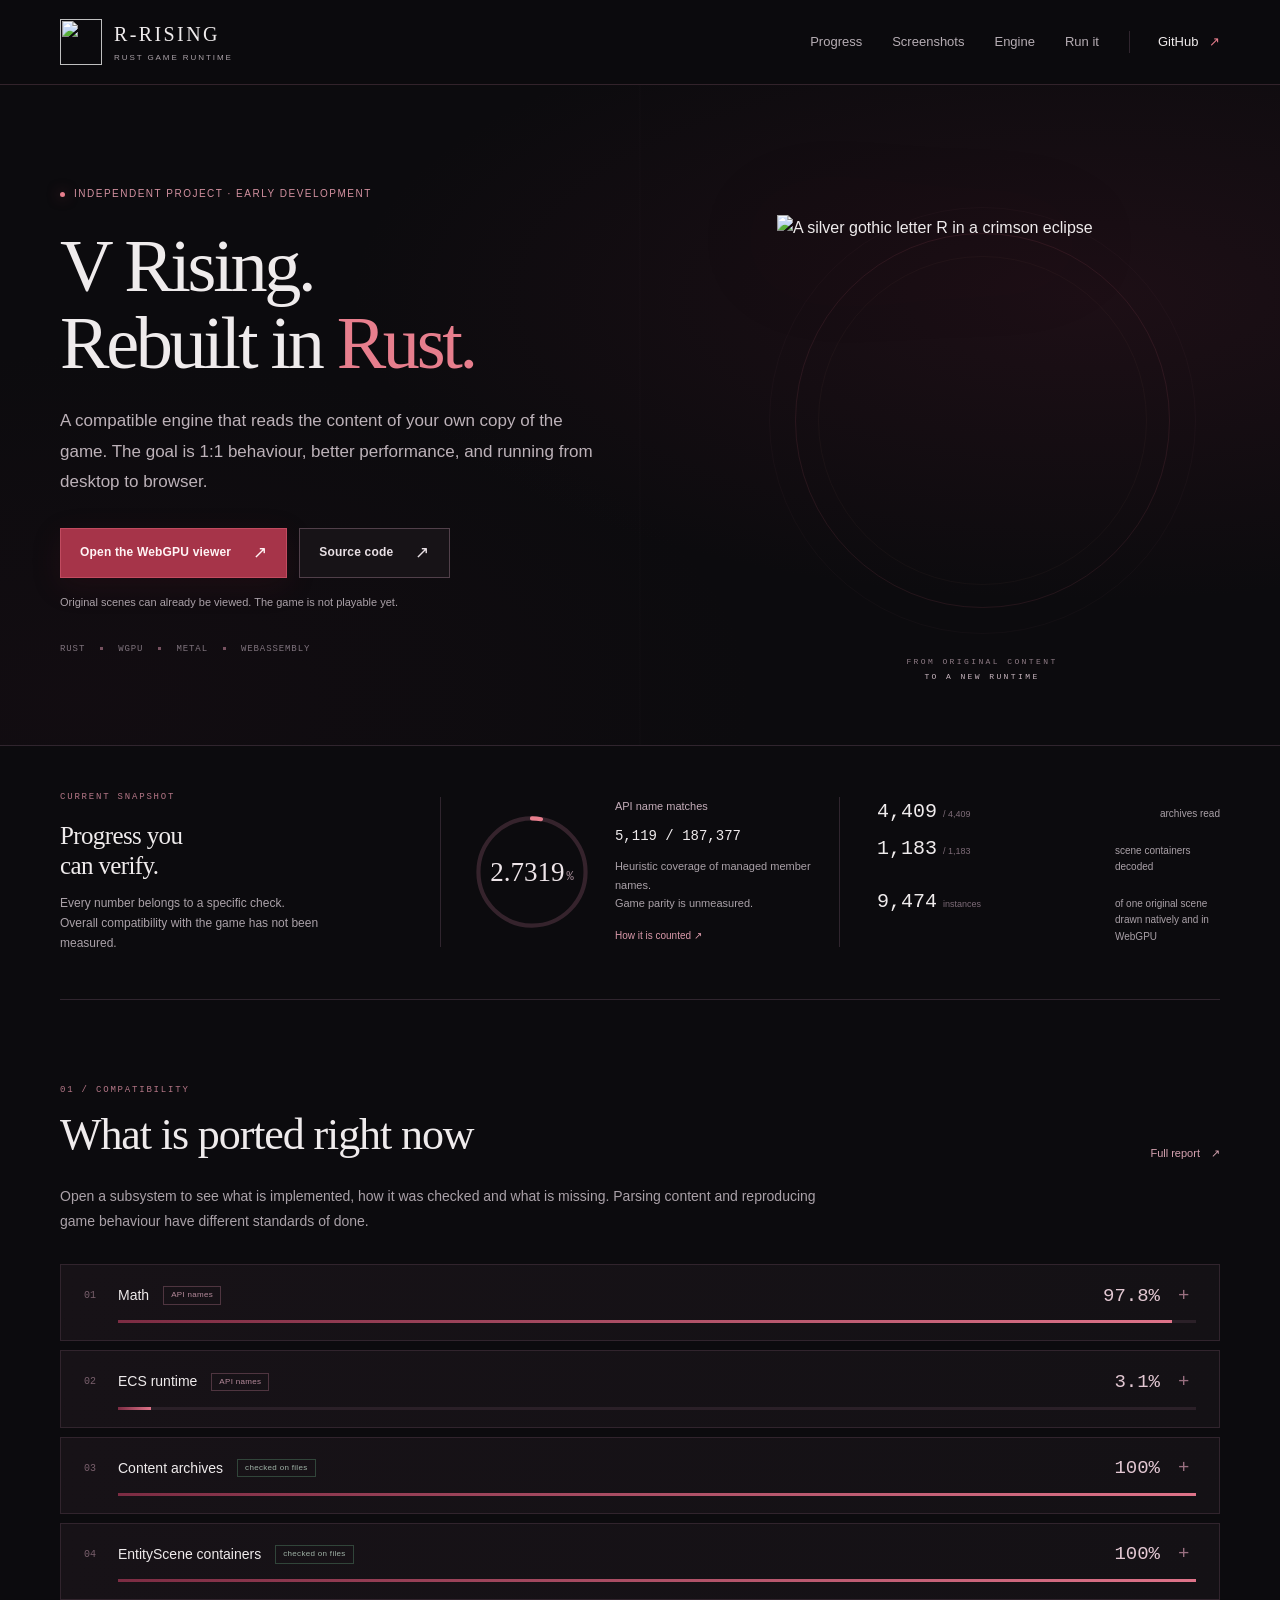
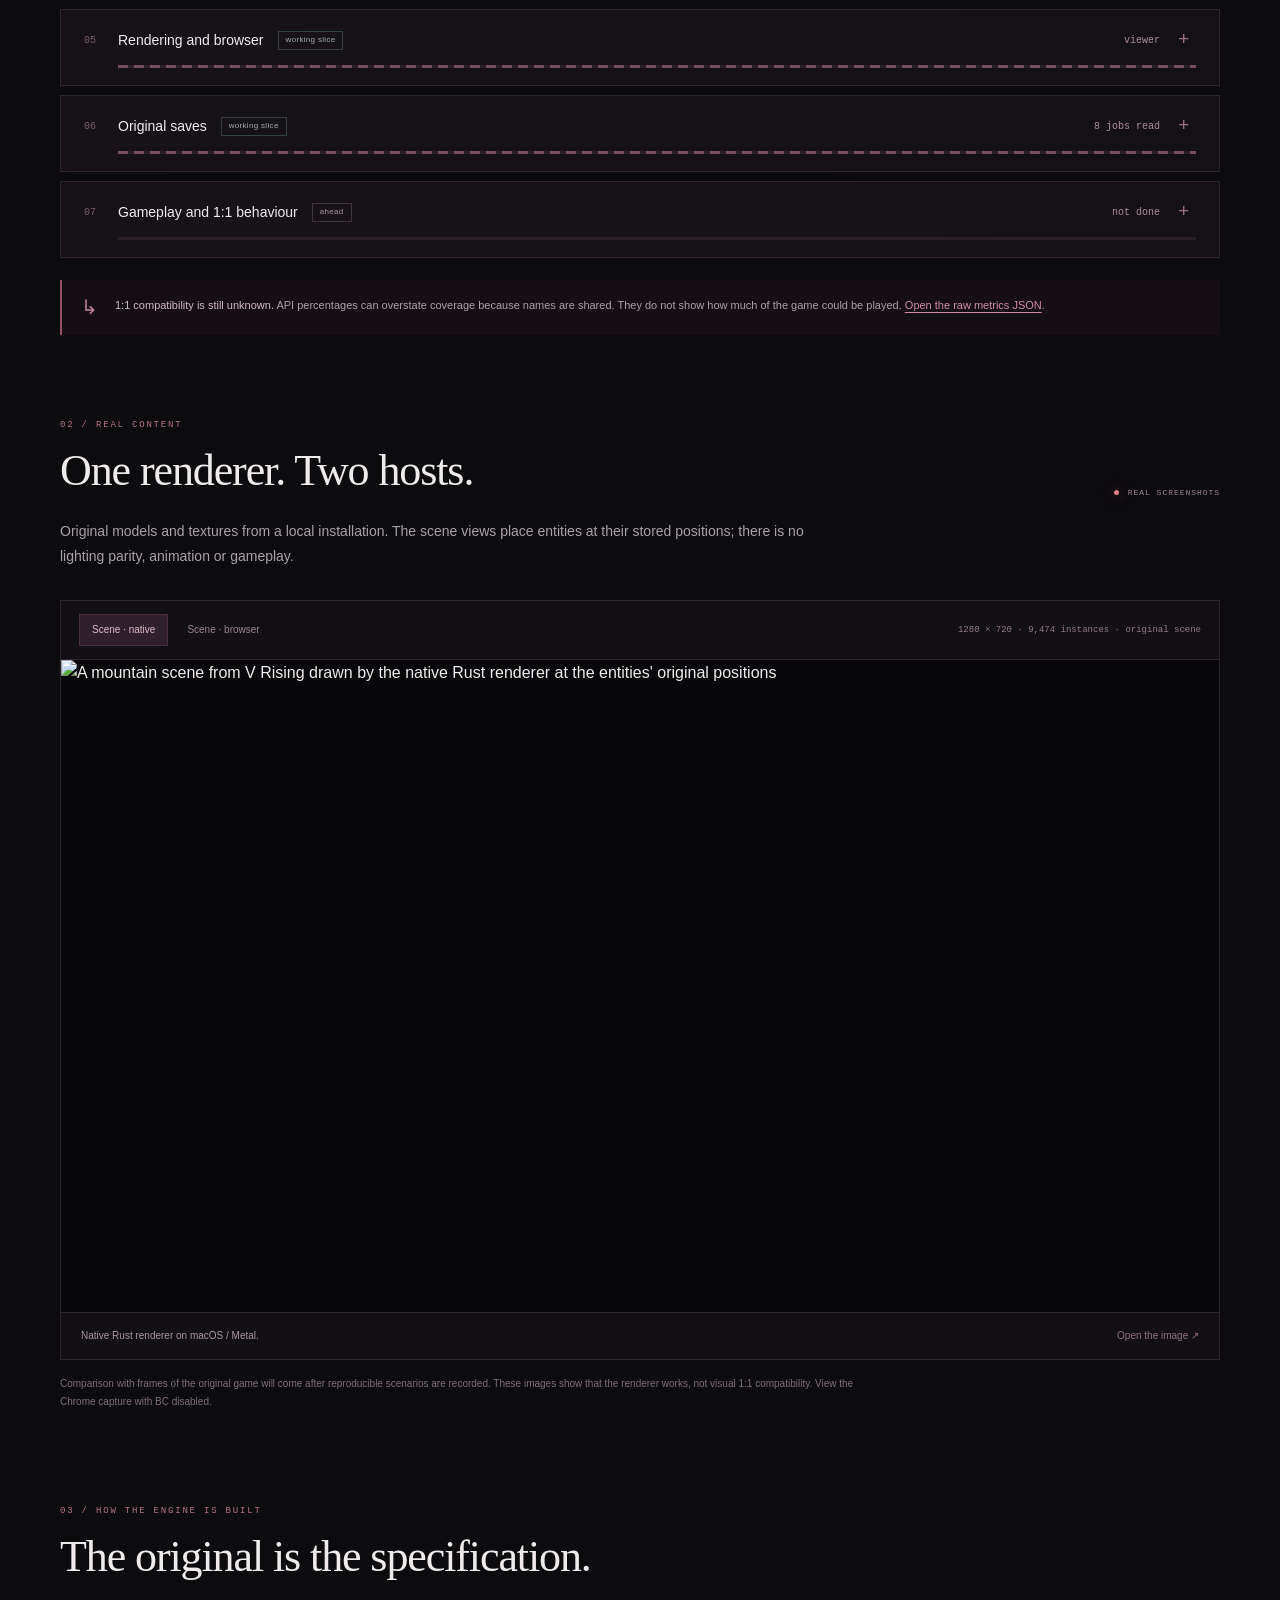
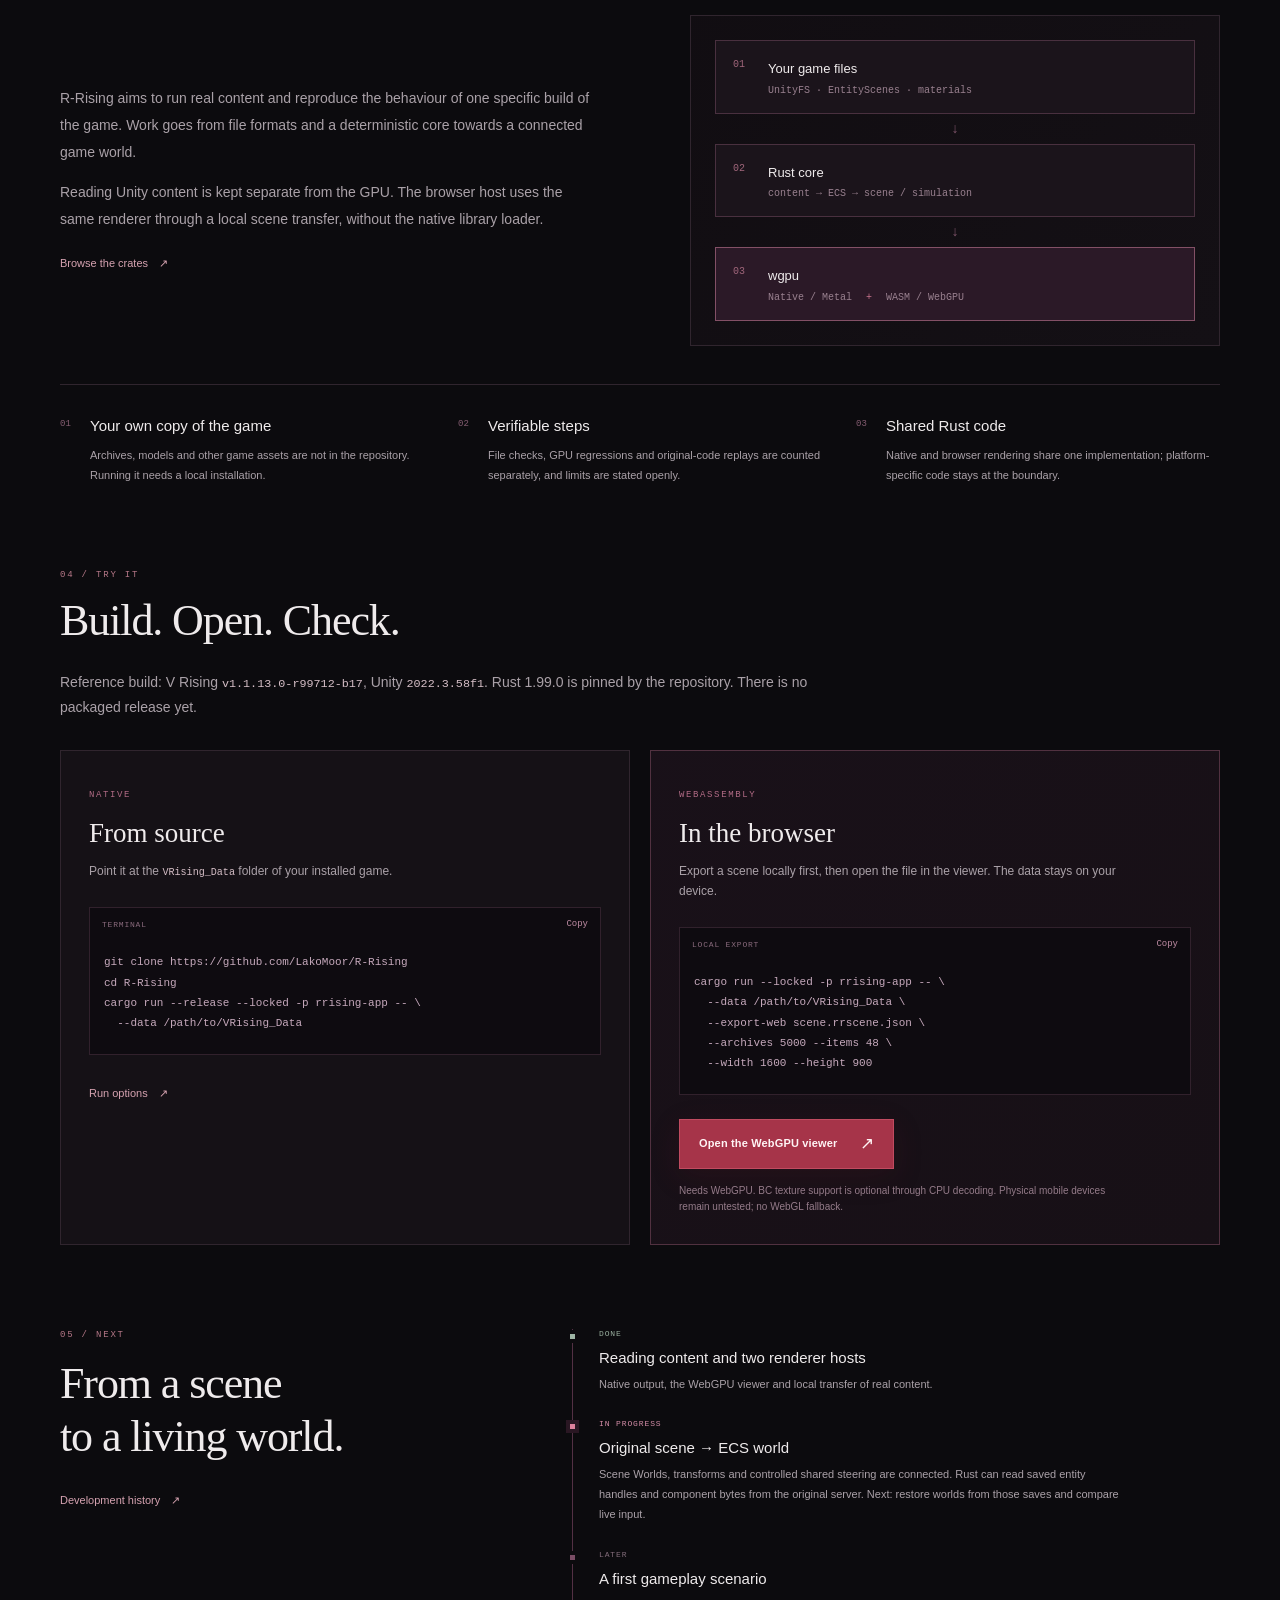
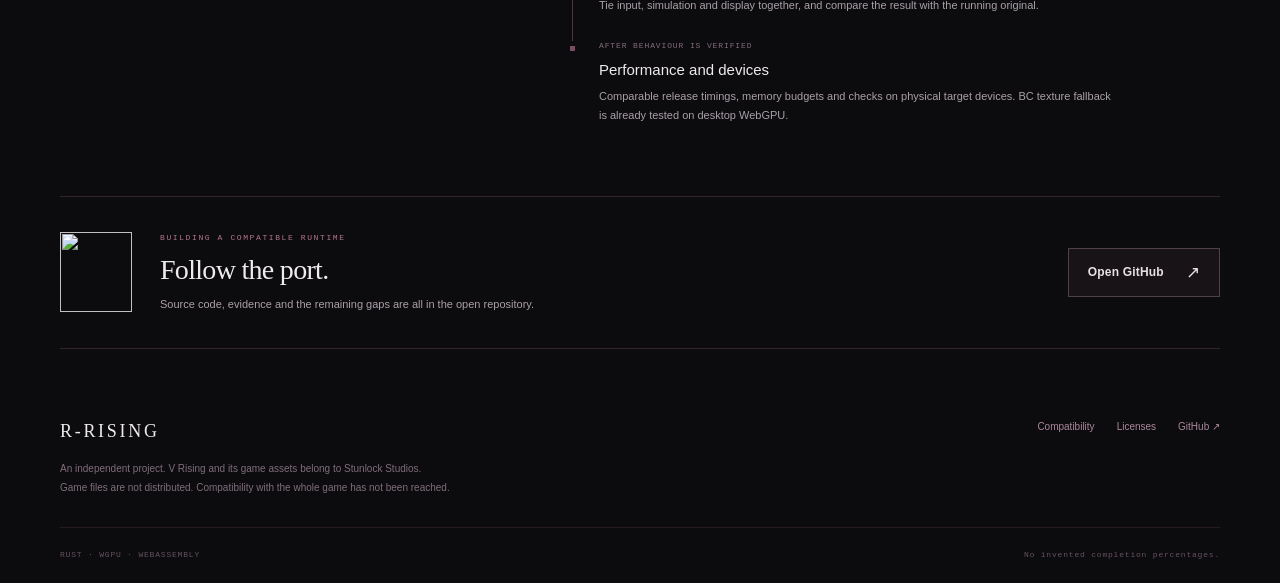
==== commit c4c12195: "Refresh reproducible progress metrics" ====
--- a/site/index.html
+++ b/site/index.html
@@ -46,8 +46,8 @@
     <section class="overview" aria-labelledby="overview-title">
       <div class="overview-label"><span class="kicker">CURRENT SNAPSHOT</span><h2 id="overview-title">Progress you<br>can verify.</h2><p>Every number belongs to a specific check. Overall compatibility with the game has not been measured.</p></div>
       <div class="coverage-card">
-        <div class="ring" aria-hidden="true"><svg viewBox="0 0 120 120"><circle class="ring-track" cx="60" cy="60" r="51"/><circle id="coverage-ring" class="ring-fill" cx="60" cy="60" r="51"/></svg><span id="overall">2.7314<small>%</small></span></div>
-        <div><span class="metric-label">API name matches</span><strong id="overall-count">5,118 / 187,377</strong><p>Heuristic coverage of managed member names.<br>Game parity is unmeasured.</p><a href="https://github.com/LakoMoor/R-Rising/blob/main/tools/port_coverage.py">How it is counted <span aria-hidden="true">↗</span></a></div>
+        <div class="ring" aria-hidden="true"><svg viewBox="0 0 120 120"><circle class="ring-track" cx="60" cy="60" r="51"/><circle id="coverage-ring" class="ring-fill" cx="60" cy="60" r="51"/></svg><span id="overall">2.7319<small>%</small></span></div>
+        <div><span class="metric-label">API name matches</span><strong id="overall-count">5,119 / 187,377</strong><p>Heuristic coverage of managed member names.<br>Game parity is unmeasured.</p><a href="https://github.com/LakoMoor/R-Rising/blob/main/tools/port_coverage.py">How it is counted <span aria-hidden="true">↗</span></a></div>
       </div>
       <div class="overview-stats"><div><b>4,409<span>/ 4,409</span></b><p>archives read</p></div><div><b>1,183<span>/ 1,183</span></b><p>scene containers decoded</p></div><div><b>9,474<span>instances</span></b><p>of one original scene drawn natively and in WebGPU</p></div></div>
     </section>
@@ -56,11 +56,11 @@
       <p class="section-intro">Open a subsystem to see what is implemented, how it was checked and what is missing. Parsing content and reproducing game behaviour have different standards of done.</p>
       <div class="areas">
         <details class="area"><summary><span class="area-name"><span class="area-index">01</span> Math <span class="tag">API names</span></span><span class="area-value" id="math-percent">97.8%</span><span class="expand" aria-hidden="true">+</span><span class="bar"><i id="math-bar" style="width:97.7625%"></i></span></summary><div class="area-detail"><p>Vectors, matrices, quaternions, <code>RigidTransform</code> and <code>half</code>. <span id="math-count">4,850 of 4,961</span> metadata member names are matched to Rust code. 31 original math function bodies are replayed on thousands of inputs; quaternion normalization uses a sqrt helper stub.</p><p><strong>Remaining:</strong> most of the library is not checked against the original runtime, plus exact operation order, SIMD approximations and the remaining overloads. A name match does not prove the same result.</p></div></details>
-        <details class="area"><summary><span class="area-name"><span class="area-index">02</span> ECS runtime <span class="tag">API names</span></span><span class="area-value" id="ecs-percent">3.0%</span><span class="expand" aria-hidden="true">+</span><span class="bar"><i id="ecs-bar" style="width:3.0874%"></i></span></summary><div class="area-detail"><p>Entity table with versions, archetype layout, chunk versions and enable masks, create/destroy and simple queries, and a World built from all 1,183 scenes. The metric is refreshed from the repository report: <span id="ecs-count">259 of 8,486</span>.</p><p>A deterministic schedule runs the transform system on all 372 scenes that carry transforms. Its World output can feed the viewer and browser export. Change-version filtering now matches original instructions across counter wrap-around and first updates.</p><p><strong>Remaining:</strong> more systems, shared, managed and chunk components as real values (kept opaque), and a running game loop. <a href="https://github.com/LakoMoor/R-Rising/blob/main/evidence/original_leaf_oracles.md">Read the native replay evidence</a>.</p></div></details>
+        <details class="area"><summary><span class="area-name"><span class="area-index">02</span> ECS runtime <span class="tag">API names</span></span><span class="area-value" id="ecs-percent">3.1%</span><span class="expand" aria-hidden="true">+</span><span class="bar"><i id="ecs-bar" style="width:3.0992%"></i></span></summary><div class="area-detail"><p>Entity table with versions, archetype layout, chunk versions and enable masks, create/destroy and simple queries, and a World built from all 1,183 scenes. The metric is refreshed from the repository report: <span id="ecs-count">263 of 8,486</span>.</p><p>A deterministic schedule runs the transform system on all 372 scenes that carry transforms. Its World output can feed the viewer and browser export. Change-version filtering now matches original instructions across counter wrap-around and first updates.</p><p><strong>Remaining:</strong> more systems, shared, managed and chunk components as real values (kept opaque), and a running game loop. <a href="https://github.com/LakoMoor/R-Rising/blob/main/evidence/original_leaf_oracles.md">Read the native replay evidence</a>.</p></div></details>
         <details class="area"><summary><span class="area-name"><span class="area-index">03</span> Content archives <span class="tag measured">checked on files</span></span><span class="area-value">100%</span><span class="expand" aria-hidden="true">+</span><span class="bar"><i style="width:100%"></i></span></summary><div class="area-detail"><p>All 4,409 UnityFS archives of this installation are read. 188,063 objects are indexed: models, textures, materials and other assets.</p><p><strong>Limit:</strong> reading files does not mean every dependency loads correctly or that any game logic runs. No game files are distributed.</p></div></details>
         <details class="area"><summary><span class="area-name"><span class="area-index">04</span> EntityScene containers <span class="tag measured">checked on files</span></span><span class="area-value">100%</span><span class="expand" aria-hidden="true">+</span><span class="bar"><i style="width:100%"></i></span></summary><div class="area-detail"><p>All 1,183 scene containers are decoded: node trees, archetypes, chunks, enable masks, dynamic buffers, shared and managed components, and blob assets. All 1,772 component type hashes are resolved and all 17,579 archetypes (1,385,671 entities) pass layout checks.</p><p><strong>Remaining:</strong> a live ECS world used in a normal game launch. The percentage refers to parsing. Stored transforms: 99.3% of 112,177 recomputed matrices are within 1e-5 of the originals; static entities are not covered.</p></div></details>
         <details class="area"><summary><span class="area-name"><span class="area-index">05</span> Rendering and browser <span class="tag measured">working slice</span></span><span class="area-value status">viewer</span><span class="expand" aria-hidden="true">+</span><span class="bar segment"><i style="width:100%"></i></span></summary><div class="area-detail"><p>One wgpu renderer and WGSL shader serve the native app and WebAssembly. An original scene is drawn at its stored entity positions, natively and in Chrome / WebGPU from a local export.</p><p><strong>Remaining:</strong> lighting parity, HDRP, animation, direct archive import in the browser and physical mobile-device testing. WebGPU is required; BC textures now have a CPU fallback, tested in Chrome with BC disabled.</p></div></details>
-        <details class="area"><summary><span class="area-name"><span class="area-index">06</span> Original saves <span class="tag measured">working slice</span></span><span class="area-value status">8 jobs read</span><span class="expand" aria-hidden="true">+</span><span class="bar segment"><i style="width:100%"></i></span></summary><div class="area-detail"><p>The original dedicated server produced six autosaves through CrossOver. Rust reads both retained save containers, their complete headers and all eight serialization jobs. The saves contain 274,238 and 274,236 entity rows. Entity versions match the saved world table, and Rust reads the saved simulation frame. The binding test covers all job entities and 41,205 prefab handles per capture with synthetic live handles. All 23,583 saved prefab GUIDs and linked group sizes also match registrations read from nine original server scenes. A live Rust ECS projection allocates all saved job and prefab handles and projects 263 observed saved component types when using the extended server layout report. The terrain stage places 235,589 MegaStatic instances per autosave and rebinds 471,178 references. It also copies 4.75 million supported root component values from original prefab scenes; a separate clone test covers all 23,583 original prefabs and checks 50,296 in-group reference patches. Scene enable masks survive import and prefab cloning. The Rust save loader also initializes the Simulate component as enabled on every job entity in both captures, matching the original server’s allocation default. Full gameplay remains unverified.</p><p><strong>Remaining:</strong> restore the remaining components and system state, then verify a gameplay replay. <a href="https://github.com/LakoMoor/R-Rising/blob/main/evidence/save_jobs.md">Read the measured save boundary</a>.</p></div></details>
+        <details class="area"><summary><span class="area-name"><span class="area-index">06</span> Original saves <span class="tag measured">working slice</span></span><span class="area-value status">8 jobs read</span><span class="expand" aria-hidden="true">+</span><span class="bar segment"><i style="width:100%"></i></span></summary><div class="area-detail"><p>The original dedicated server produced six autosaves through CrossOver. Rust reads both retained save containers, their complete headers and all eight serialization jobs. The saves contain 274,238 and 274,236 entity rows. Entity versions match the saved world table, and Rust reads the saved simulation frame. The binding test covers all job entities and 41,205 prefab handles per capture with synthetic live handles. All 23,583 saved prefab GUIDs and linked group sizes also match registrations read from nine original server scenes. A live Rust ECS projection allocates saved job and prefab handles. On a fresh autosave it projects all 278 observed component-column types in one fresh autosave, including selected blob fields. The terrain stage places 235,589 MegaStatic instances per autosave and rebinds 471,178 references. It also copies 4.75 million supported root component values from original prefab scenes; a separate clone test covers all 23,583 original prefabs and checks 50,296 in-group reference patches. Scene enable masks survive import and prefab cloning. The Rust save loader verifies query counts for 49 restored tag types. The default Simulate query now omits the 262,167 entities marked Disabled in each original save. Full gameplay remains unverified.</p><p><strong>Remaining:</strong> restore the remaining components and system state, then verify a gameplay replay. <a href="https://github.com/LakoMoor/R-Rising/blob/main/evidence/save_jobs.md">Read the measured save boundary</a>.</p></div></details>
         <details class="area"><summary><span class="area-name"><span class="area-index">07</span> Gameplay and 1:1 behaviour <span class="tag pending">ahead</span></span><span class="area-value status">not done</span><span class="expand" aria-hidden="true">+</span><span class="bar"><i style="width:0%"></i></span></summary><div class="area-detail"><p>Shared steering and waypoint selection each match 4,096 controlled original cases. Steering also runs through the Rust World; five ECS accessors are isolated in its native replay. Combat, building, HUD, physics, audio and networking remain unimplemented. There are no deterministic gameplay scenarios compared against the running original yet.</p><p><strong>Performance:</strong> speed against the original is not measured. Rust-only timings (one Apple M4 run): all scenes into a World 3.4 s, offscreen frame 1.42 ms median. Being faster is a goal, not a result.</p></div></details>
       </div>
       <div class="evidence-note"><span aria-hidden="true">↳</span><p><strong>1:1 compatibility is still unknown.</strong> API percentages can overstate coverage because names are shared. They do not show how much of the game could be played. <a href="progress.json">Open the raw metrics JSON</a>.</p></div>
